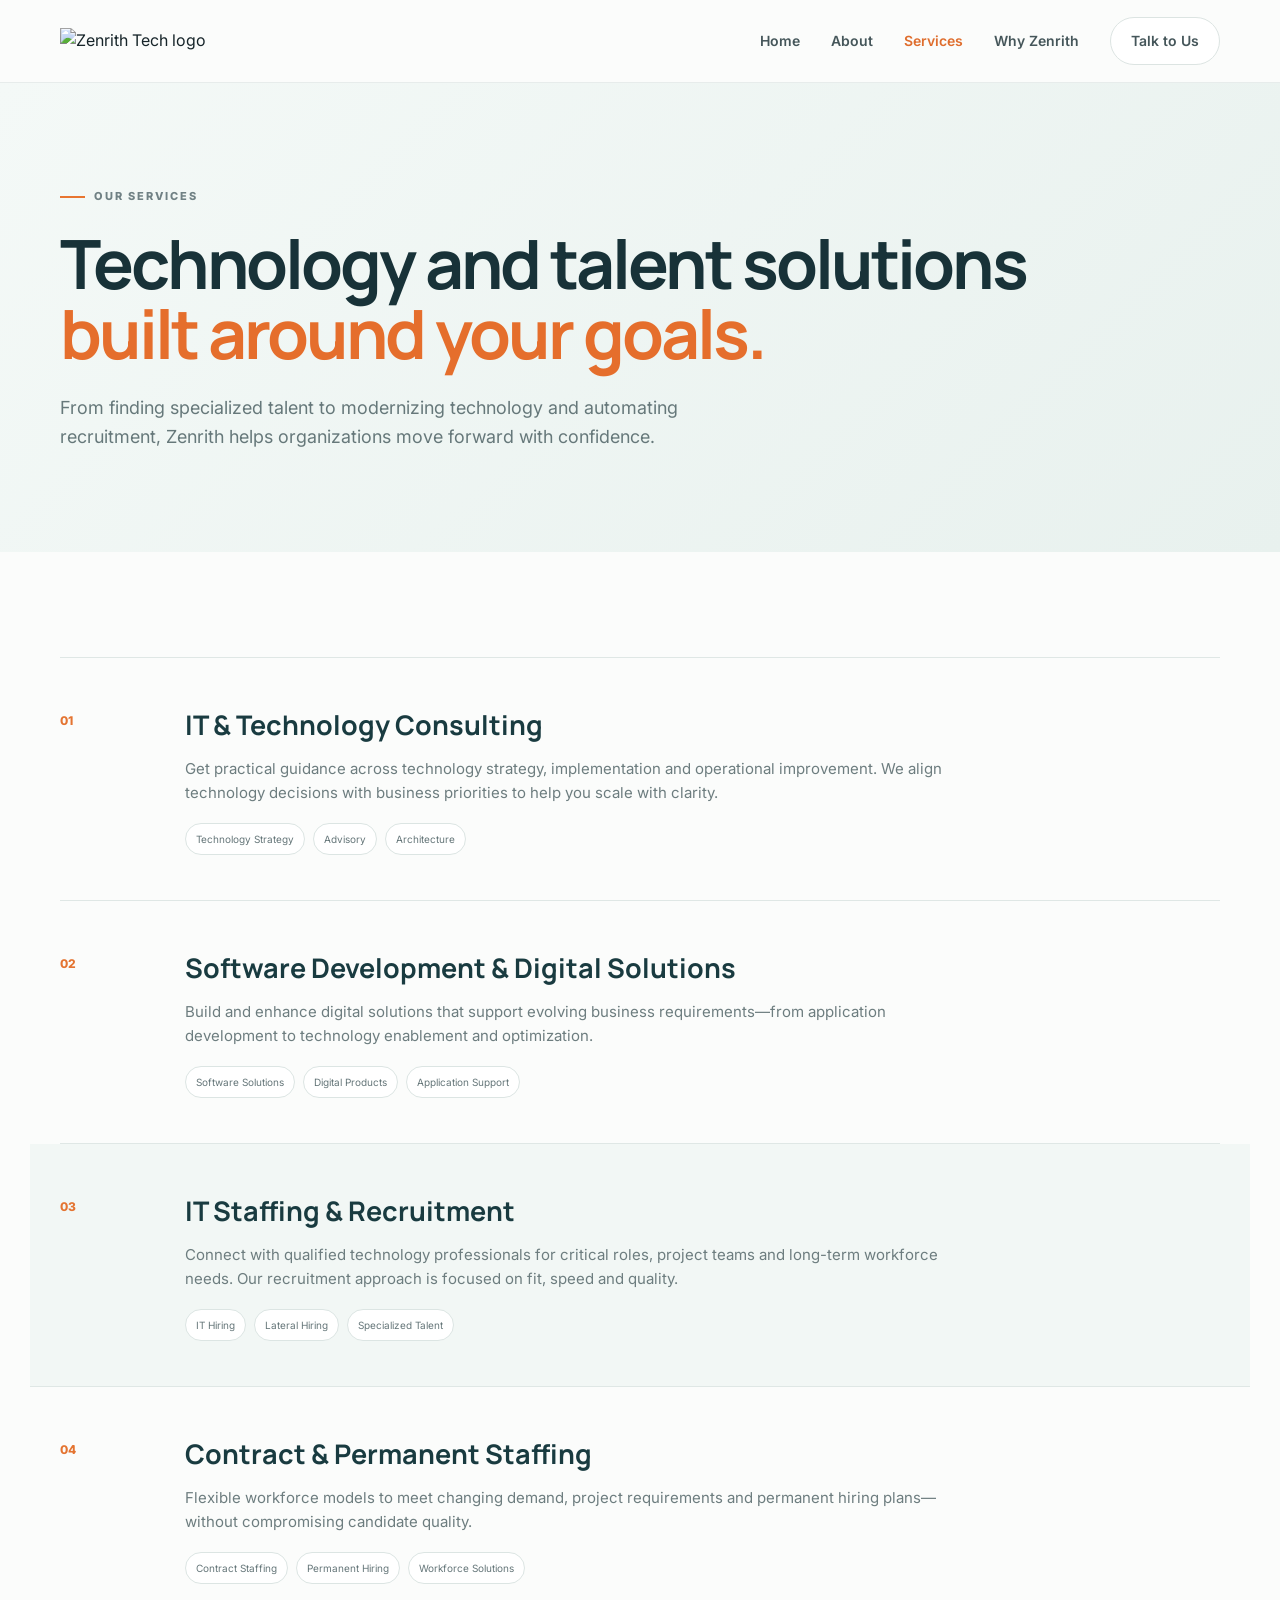
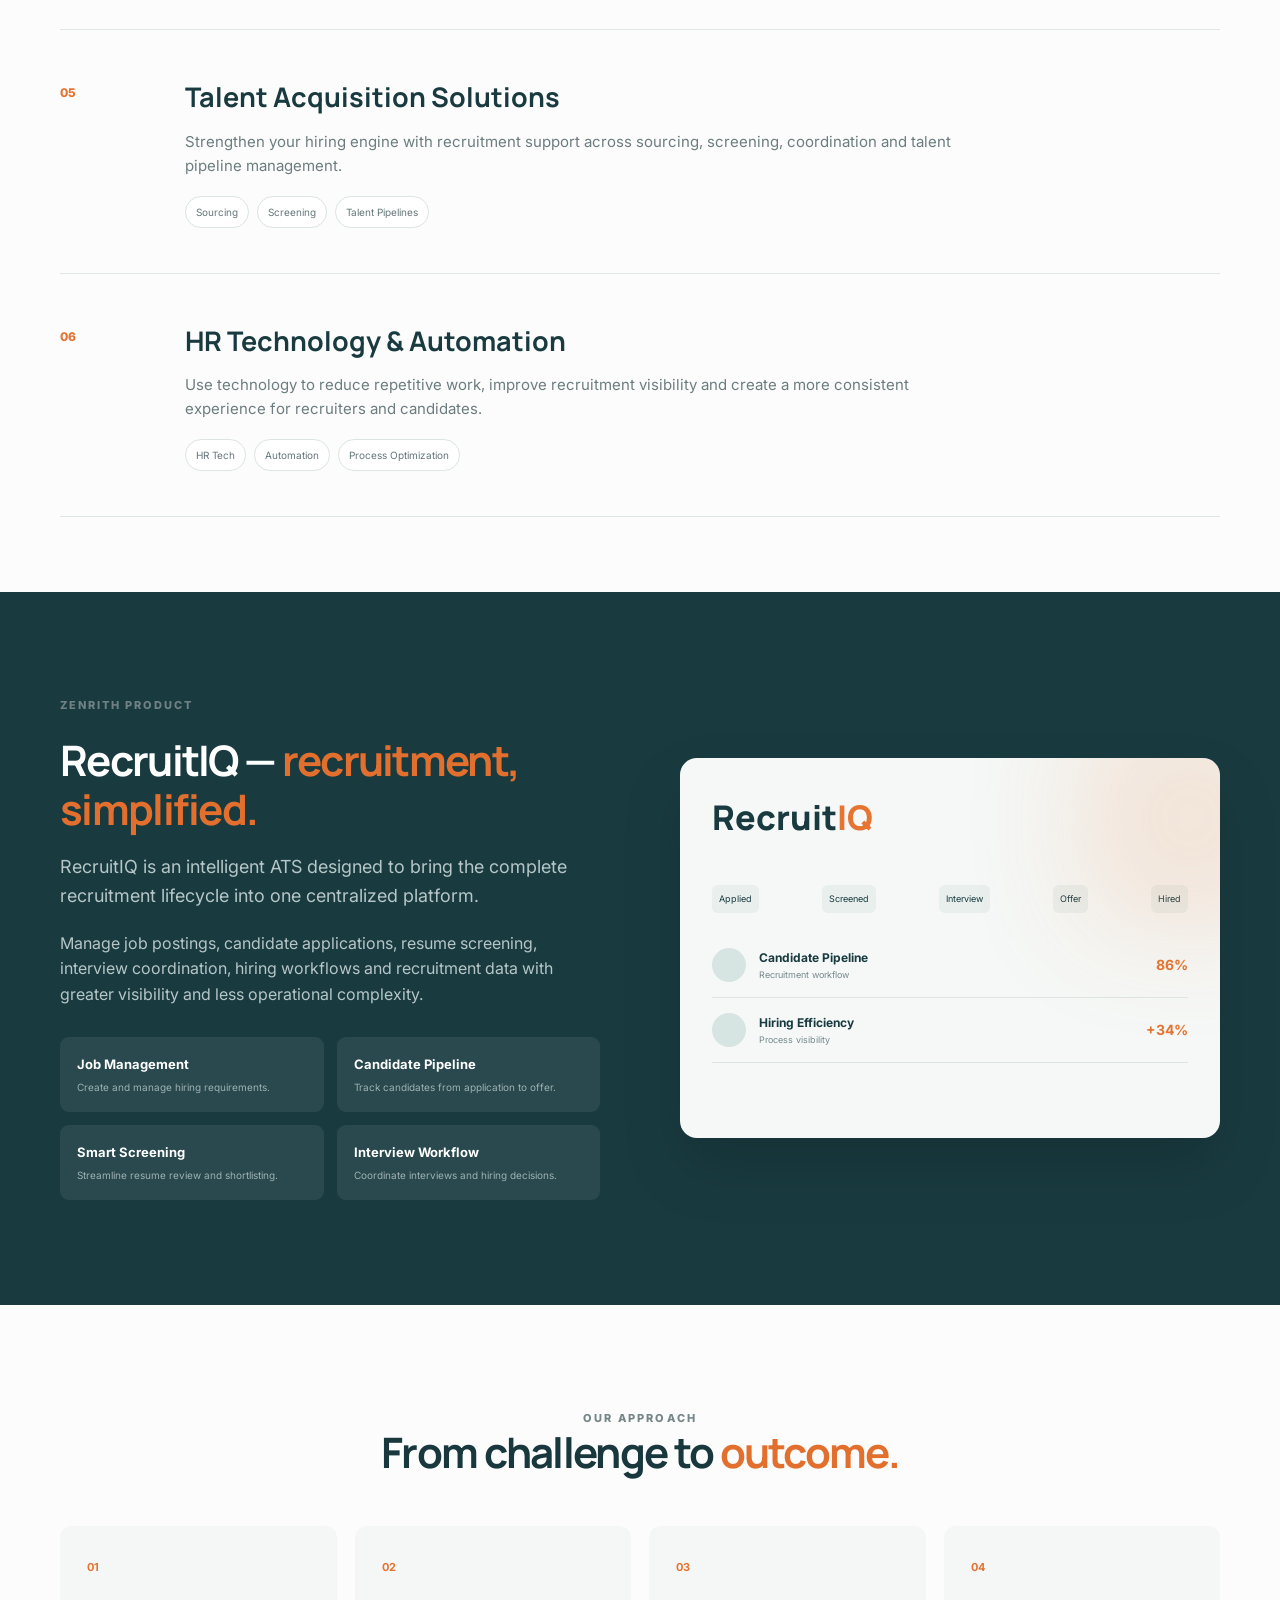
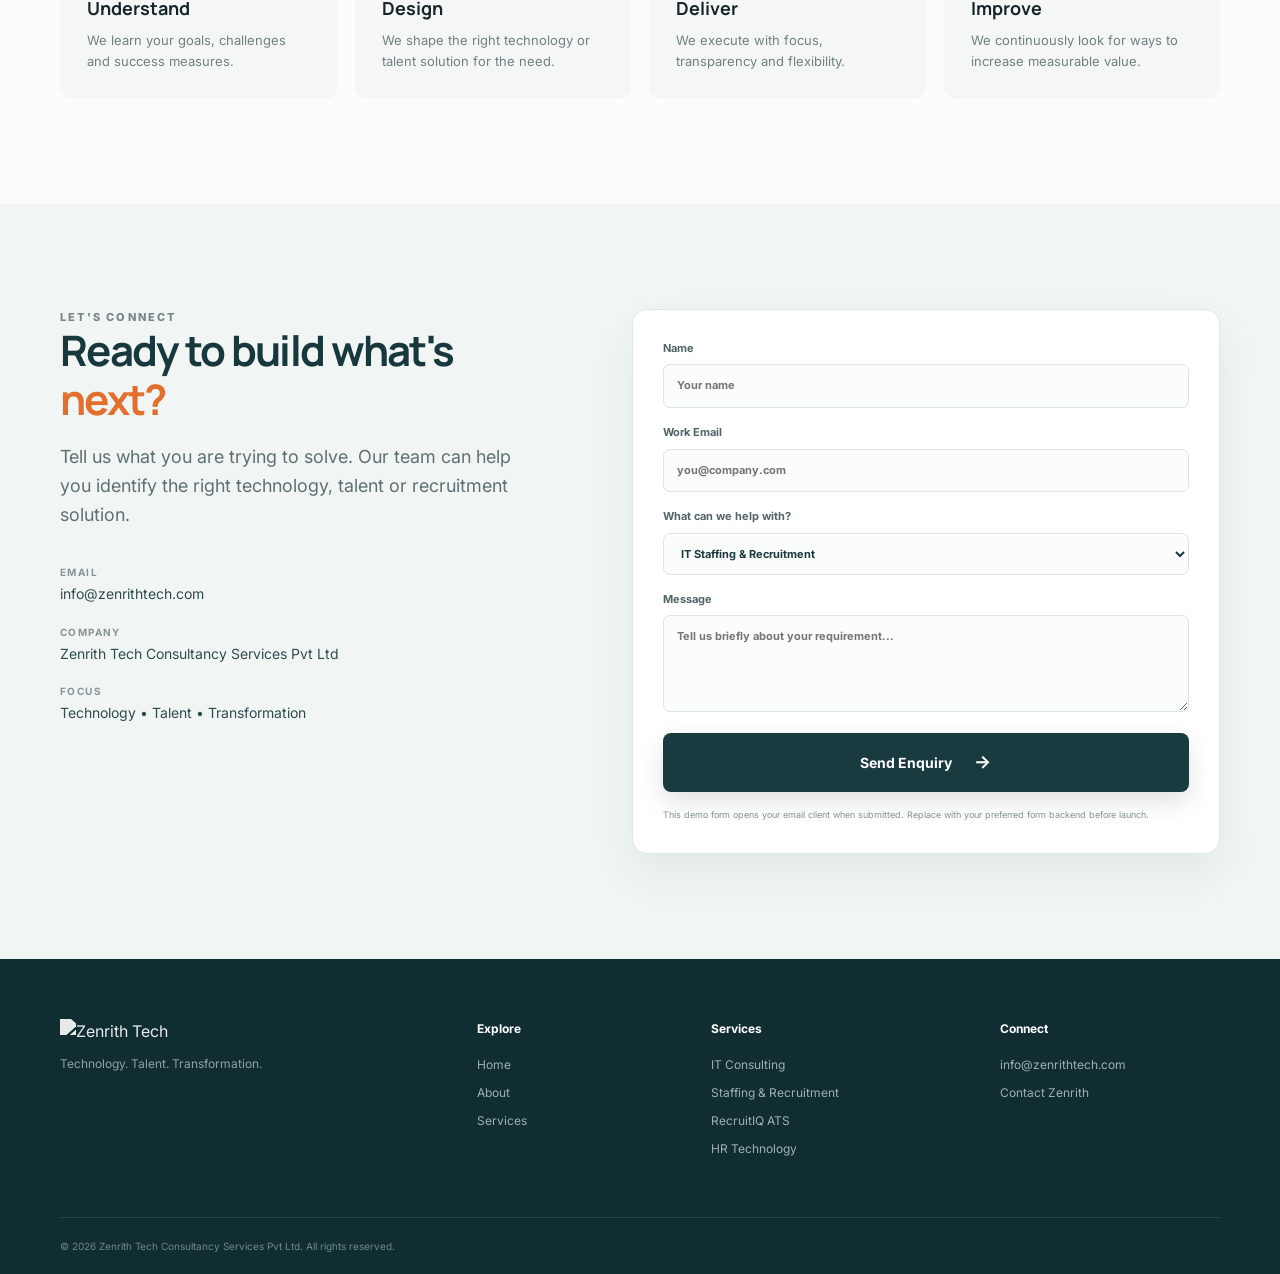
==== services.html @ 88390138 "Initial comment" ====
<!DOCTYPE html>
<html lang="en">
<head>
  <meta charset="UTF-8">
  <meta name="viewport" content="width=device-width, initial-scale=1.0">
  <meta name="description" content="Zenrith Tech services — IT consulting, staffing, recruitment, RecruitIQ ATS, HR technology and digital transformation.">
  <title>Services | Zenrith Tech</title>
  <link rel="preconnect" href="https://fonts.googleapis.com">
  <link rel="preconnect" href="https://fonts.gstatic.com" crossorigin>
  <link href="https://fonts.googleapis.com/css2?family=Inter:wght@400;500;600;700;800&family=Manrope:wght@600;700;800&display=swap" rel="stylesheet">
  <link rel="stylesheet" href="styles.css">
</head>
<body>
<header class="site-header">
  <div class="container nav-wrap">
    <a class="brand" href="index.html"><img src="assets/zenrith-logo.png" alt="Zenrith Tech logo"></a>
    <button class="menu-toggle" aria-label="Open menu">☰</button>
    <nav class="nav">
      <a href="index.html">Home</a><a href="index.html#about">About</a><a href="services.html" class="active">Services</a><a href="index.html#why-us">Why Zenrith</a><a href="#contact" class="nav-cta">Talk to Us</a>
    </nav>
  </div>
</header>

<main>
<section class="page-hero">
  <div class="container">
    <div class="eyebrow"><span></span> Our Services</div>
    <h1>Technology and talent solutions<br><em>built around your goals.</em></h1>
    <p>From finding specialized talent to modernizing technology and automating recruitment, Zenrith helps organizations move forward with confidence.</p>
  </div>
</section>

<section class="all-services section">
  <div class="container">
    <div class="service-list">
      <article class="large-service"><div class="service-number">01</div><div><h2>IT & Technology Consulting</h2><p>Get practical guidance across technology strategy, implementation and operational improvement. We align technology decisions with business priorities to help you scale with clarity.</p><div class="tags"><span>Technology Strategy</span><span>Advisory</span><span>Architecture</span></div></div></article>
      <article class="large-service"><div class="service-number">02</div><div><h2>Software Development & Digital Solutions</h2><p>Build and enhance digital solutions that support evolving business requirements—from application development to technology enablement and optimization.</p><div class="tags"><span>Software Solutions</span><span>Digital Products</span><span>Application Support</span></div></div></article>
      <article class="large-service accent-service"><div class="service-number">03</div><div><h2>IT Staffing & Recruitment</h2><p>Connect with qualified technology professionals for critical roles, project teams and long-term workforce needs. Our recruitment approach is focused on fit, speed and quality.</p><div class="tags"><span>IT Hiring</span><span>Lateral Hiring</span><span>Specialized Talent</span></div></div></article>
      <article class="large-service"><div class="service-number">04</div><div><h2>Contract & Permanent Staffing</h2><p>Flexible workforce models to meet changing demand, project requirements and permanent hiring plans—without compromising candidate quality.</p><div class="tags"><span>Contract Staffing</span><span>Permanent Hiring</span><span>Workforce Solutions</span></div></div></article>
      <article class="large-service"><div class="service-number">05</div><div><h2>Talent Acquisition Solutions</h2><p>Strengthen your hiring engine with recruitment support across sourcing, screening, coordination and talent pipeline management.</p><div class="tags"><span>Sourcing</span><span>Screening</span><span>Talent Pipelines</span></div></div></article>
      <article class="large-service"><div class="service-number">06</div><div><h2>HR Technology & Automation</h2><p>Use technology to reduce repetitive work, improve recruitment visibility and create a more consistent experience for recruiters and candidates.</p><div class="tags"><span>HR Tech</span><span>Automation</span><span>Process Optimization</span></div></div></article>
    </div>
  </div>
</section>

<section class="recruitiq-detail section" id="recruitiq">
  <div class="container recruit-detail-grid">
    <div>
      <div class="eyebrow">Zenrith Product</div>
      <h2>RecruitIQ — <span>recruitment, simplified.</span></h2>
      <p class="lead">RecruitIQ is an intelligent ATS designed to bring the complete recruitment lifecycle into one centralized platform.</p>
      <p>Manage job postings, candidate applications, resume screening, interview coordination, hiring workflows and recruitment data with greater visibility and less operational complexity.</p>
      <div class="feature-grid">
        <div><b>Job Management</b><span>Create and manage hiring requirements.</span></div>
        <div><b>Candidate Pipeline</b><span>Track candidates from application to offer.</span></div>
        <div><b>Smart Screening</b><span>Streamline resume review and shortlisting.</span></div>
        <div><b>Interview Workflow</b><span>Coordinate interviews and hiring decisions.</span></div>
      </div>
    </div>
    <div class="product-visual">
      <div class="product-logo">Recruit<span>IQ</span></div>
      <div class="pipeline"><span>Applied</span><span>Screened</span><span>Interview</span><span>Offer</span><span>Hired</span></div>
      <div class="candidate"><i></i><div><b>Candidate Pipeline</b><small>Recruitment workflow</small></div><strong>86%</strong></div>
      <div class="candidate"><i></i><div><b>Hiring Efficiency</b><small>Process visibility</small></div><strong>+34%</strong></div>
      <div class="product-glow"></div>
    </div>
  </div>
</section>

<section class="process section">
  <div class="container">
    <div class="center-heading"><div class="section-label">Our Approach</div><h2>From challenge to <span>outcome.</span></h2></div>
    <div class="process-grid">
      <div><b>01</b><h3>Understand</h3><p>We learn your goals, challenges and success measures.</p></div>
      <div><b>02</b><h3>Design</h3><p>We shape the right technology or talent solution for the need.</p></div>
      <div><b>03</b><h3>Deliver</h3><p>We execute with focus, transparency and flexibility.</p></div>
      <div><b>04</b><h3>Improve</h3><p>We continuously look for ways to increase measurable value.</p></div>
    </div>
  </div>
</section>

<section class="contact section" id="contact">
  <div class="container contact-grid">
    <div>
      <div class="section-label">Let's Connect</div>
      <h2>Ready to build what's <span>next?</span></h2>
      <p class="lead">Tell us what you are trying to solve. Our team can help you identify the right technology, talent or recruitment solution.</p>
      <div class="contact-details">
        <div><b>Email</b><a href="mailto:info@zenrithtech.com">info@zenrithtech.com</a></div>
        <div><b>Company</b><span>Zenrith Tech Consultancy Services Pvt Ltd</span></div>
        <div><b>Focus</b><span>Technology • Talent • Transformation</span></div>
      </div>
    </div>
    <form class="contact-form" onsubmit="return submitForm(event)">
      <label>Name<input type="text" name="name" placeholder="Your name" required></label>
      <label>Work Email<input type="email" name="email" placeholder="you@company.com" required></label>
      <label>What can we help with?<select name="service"><option>IT Staffing & Recruitment</option><option>Contract / Permanent Staffing</option><option>IT & Technology Consulting</option><option>RecruitIQ ATS</option><option>Digital Transformation</option><option>Other</option></select></label>
      <label>Message<textarea name="message" rows="4" placeholder="Tell us briefly about your requirement..." required></textarea></label>
      <button class="btn btn-primary" type="submit">Send Enquiry <span>→</span></button>
      <small id="form-note">This demo form opens your email client when submitted. Replace with your preferred form backend before launch.</small>
    </form>
  </div>
</section>
</main>

<footer class="footer">
  <div class="container footer-grid">
    <div><img src="assets/zenrith-logo.png" alt="Zenrith Tech" class="footer-logo"><p>Technology. Talent. Transformation.</p></div>
    <div><h4>Explore</h4><a href="index.html">Home</a><a href="index.html#about">About</a><a href="services.html">Services</a></div>
    <div><h4>Services</h4><span>IT Consulting</span><span>Staffing & Recruitment</span><span>RecruitIQ ATS</span><span>HR Technology</span></div>
    <div><h4>Connect</h4><a href="mailto:info@zenrithtech.com">info@zenrithtech.com</a><a href="#contact">Contact Zenrith</a></div>
  </div>
  <div class="container copyright">© 2026 Zenrith Tech Consultancy Services Pvt Ltd. All rights reserved.</div>
</footer>
<script src="script.js"></script>
</body>
</html>
---- styles.css ----
*{box-sizing:border-box;margin:0;padding:0}html{scroll-behavior:smooth}body{font-family:Inter,Arial,sans-serif;color:#17252a;background:#fbfcfb;line-height:1.6}a{text-decoration:none;color:inherit}button,input,textarea,select{font:inherit}.container{width:min(1160px,calc(100% - 48px));margin:auto}.site-header{position:sticky;top:0;z-index:50;background:rgba(251,252,251,.92);backdrop-filter:blur(16px);border-bottom:1px solid #e7eceb}.nav-wrap{height:82px;display:flex;align-items:center;justify-content:space-between}.brand img{width:185px;height:auto;display:block}.nav{display:flex;align-items:center;gap:31px;font-size:14px;font-weight:600;color:#45565a}.nav a{transition:.2s}.nav a:hover,.nav a.active{color:#df6d2d}.nav-cta{padding:12px 20px;border:1px solid #dce4e2;border-radius:99px;background:white}.menu-toggle{display:none;background:none;border:0;font-size:25px}.hero{position:relative;overflow:hidden;padding:92px 0 80px;background:linear-gradient(135deg,#f8fbfa 0%,#eef5f2 100%)}.hero-glow{position:absolute;width:600px;height:600px;border-radius:50%;background:radial-gradient(circle,#dbece7 0,transparent 68%);right:-180px;top:-180px}.hero-grid{display:grid;grid-template-columns:1.02fr .98fr;align-items:center;gap:50px;min-height:560px}.eyebrow{display:flex;align-items:center;gap:9px;text-transform:uppercase;letter-spacing:2px;font-size:11px;font-weight:800;color:#708184;margin-bottom:22px}.eyebrow span{width:25px;height:2px;background:#e87530}.hero h1,.page-hero h1{font-family:Manrope,sans-serif;font-size:clamp(46px,6vw,75px);line-height:1.04;letter-spacing:-3px;color:#183238}.hero h1 em,.page-hero h1 em{font-style:normal;color:#e56e2c}.hero-copy>p{font-size:18px;max-width:620px;color:#607174;margin:25px 0 34px}.hero-actions{display:flex;gap:13px;flex-wrap:wrap}.btn{display:inline-flex;align-items:center;justify-content:center;gap:22px;border-radius:8px;padding:14px 22px;font-weight:700;font-size:14px;border:1px solid transparent;transition:.25s;cursor:pointer}.btn span{font-size:18px}.btn-primary{background:#193b40;color:#fff;box-shadow:0 10px 25px rgba(25,59,64,.14)}.btn-primary:hover{transform:translateY(-2px);background:#102e32}.btn-ghost{background:white;border-color:#dbe4e2;color:#294448}.btn-light{background:#fff;color:#193b40}.trust-row{display:flex;gap:34px;margin-top:55px;padding-top:22px;border-top:1px solid #dbe5e2}.trust-row div{display:flex;flex-direction:column}.trust-row strong{font-size:12px}.trust-row span{font-size:11px;color:#7b898b}.hero-art{height:530px;position:relative}.orb{position:absolute;width:380px;height:380px;border-radius:50%;left:80px;top:65px;background:radial-gradient(circle at 35% 30%,#f8a05e,#e77430 45%,#1b5556 46%,#173d41 70%,transparent 71%);filter:blur(.2px);opacity:.96;box-shadow:0 35px 100px rgba(26,67,69,.22)}.ring{position:absolute;width:430px;height:210px;border:1px solid rgba(226,111,46,.4);border-radius:50%;transform:rotate(-25deg);left:45px;top:145px}.ring-two{width:490px;height:240px;border-color:rgba(29,75,78,.18);left:5px;top:120px}.art-card{position:absolute;background:rgba(255,255,255,.92);backdrop-filter:blur(10px);padding:14px 17px;border:1px solid rgba(218,227,225,.9);border-radius:12px;box-shadow:0 15px 35px rgba(27,61,65,.1);display:flex;flex-direction:column;z-index:3}.art-card span{font-size:10px;color:#e57431;font-weight:800}.art-card b{font-size:13px;margin-top:2px}.art-card small{font-size:10px;color:#718083}.card-one{left:20px;top:95px}.card-two{right:0;top:225px}.card-three{left:80px;bottom:45px}.spark{position:absolute;right:70px;bottom:85px;color:#ef8b4c;font-size:45px}.section{padding:105px 0}.two-col{display:grid;grid-template-columns:.4fr 1fr;gap:80px}.section-label{text-transform:uppercase;letter-spacing:2.2px;font-size:11px;font-weight:800;color:#778689}.two-col h2,.section-heading h2,.center-heading h2,.recruit-copy h2,.recruit-detail-grid h2,.contact h2{font-family:Manrope,sans-serif;font-size:42px;line-height:1.15;letter-spacing:-1.7px;color:#19383d}.two-col h2 span,.section-heading h2 span,.center-heading h2 span,.recruit-copy h2 span,.recruit-detail-grid h2 span,.contact h2 span{color:#e36f2e}.lead{font-size:18px;color:#5e7073;margin:20px 0}.two-col p:not(.lead){font-size:15px;color:#718083;max-width:780px}.services-preview{background:#f1f6f4}.section-heading{display:flex;align-items:end;justify-content:space-between;gap:30px;margin-bottom:40px}.text-link{font-weight:700;font-size:13px;color:#df6d2d}.service-grid{display:grid;grid-template-columns:repeat(4,1fr);gap:16px}.service-card{background:#fff;padding:28px 25px;min-height:245px;border:1px solid #e0e8e6;border-radius:13px;transition:.25s}.service-card:hover{transform:translateY(-5px);box-shadow:0 20px 35px rgba(27,61,65,.08)}.service-card.featured{background:#193b40;color:#fff}.service-card.featured p{color:#b9c8c8}.icon{font-size:28px;color:#e87530;margin-bottom:35px}.service-card h3{font-family:Manrope,sans-serif;font-size:17px;margin-bottom:12px}.service-card p{font-size:13px;color:#718083}.recruit-grid{display:grid;grid-template-columns:1fr 1fr;gap:90px;align-items:center}.recruit-copy .check-list{list-style:none;margin:28px 0 32px;display:grid;gap:13px}.check-list li{font-size:14px;color:#516467;padding-left:27px;position:relative}.check-list li:before{content:"✓";position:absolute;left:0;color:#e5732f;font-weight:800}.dashboard{background:#173b40;border-radius:18px;padding:25px;color:#fff;box-shadow:0 35px 70px rgba(24,59,64,.2);position:relative;overflow:hidden}.dash-top{display:flex;justify-content:space-between;font-size:12px;position:relative;z-index:2}.dash-top span{color:#94aaab}.dash-metrics{display:grid;grid-template-columns:repeat(3,1fr);gap:10px;margin:30px 0 20px;position:relative;z-index:2}.dash-metrics div{background:rgba(255,255,255,.08);padding:14px;border-radius:9px}.dash-metrics small{display:block;color:#9eb0b1;font-size:9px}.dash-metrics strong{font-size:23px}.dash-bars{height:150px;display:flex;align-items:end;gap:13px;padding:0 12px;border-bottom:1px solid rgba(255,255,255,.12);position:relative;z-index:2}.dash-bars i{display:block;flex:1;border-radius:5px 5px 0 0;background:linear-gradient(#e98242,#b8d3cd)}.dash-foot{display:flex;justify-content:space-between;padding-top:14px;color:#91a5a6;font-size:11px;position:relative;z-index:2}.dash-foot b{color:#ef985d}.dashboard:after{content:"";position:absolute;width:260px;height:260px;border-radius:50%;background:#e97532;opacity:.18;filter:blur(50px);right:-80px;bottom:-100px}.why{background:#fff}.center-heading{text-align:center;max-width:680px;margin:0 auto 50px}.center-heading p{color:#718083;margin-top:15px;font-size:15px}.why-grid{display:grid;grid-template-columns:repeat(4,1fr);gap:15px}.why-card{padding:27px;border-top:2px solid #dce5e3;background:#f8faf9}.why-card b{font-size:11px;color:#e67430}.why-card h3{font-family:Manrope,sans-serif;margin:18px 0 9px;font-size:18px}.why-card p{font-size:13px;color:#718083}.cta-band{background:#193b40;color:#fff;padding:55px 0}.cta-inner{display:flex;align-items:center;justify-content:space-between;gap:30px}.cta-band .section-label{color:#9db0b1}.cta-band h2{font-family:Manrope,sans-serif;font-size:32px;margin-top:7px}.page-hero{padding:105px 0 100px;background:linear-gradient(135deg,#f4f9f7,#e8f1ee)}.page-hero h1{font-size:clamp(44px,5.7vw,68px)}.page-hero p{font-size:18px;color:#66787a;max-width:680px;margin-top:25px}.all-services{padding-bottom:75px}.service-list{border-top:1px solid #dfe7e5}.large-service{display:grid;grid-template-columns:90px 1fr;gap:35px;padding:45px 0;border-bottom:1px solid #dfe7e5}.service-number{font-size:12px;font-weight:800;color:#e47431;padding-top:8px}.large-service h2{font-family:Manrope,sans-serif;font-size:27px;color:#193b40;margin-bottom:11px}.large-service p{max-width:780px;color:#6d7d7f;font-size:15px}.tags{display:flex;gap:8px;flex-wrap:wrap;margin-top:18px}.tags span{font-size:10px;padding:7px 10px;border:1px solid #dce5e3;border-radius:99px;color:#657679;background:#fff}.accent-service{background:#f2f7f5;margin:0 -30px;padding-left:30px;padding-right:30px}.recruitiq-detail{background:#193b40;color:#fff}.recruitiq-detail .section-label{color:#a9bcbd}.recruit-detail-grid{display:grid;grid-template-columns:1fr 1fr;gap:80px;align-items:center}.recruit-detail-grid h2{color:#fff}.recruit-detail-grid .lead,.recruit-detail-grid p{color:#b6c6c7}.feature-grid{display:grid;grid-template-columns:1fr 1fr;gap:13px;margin-top:30px}.feature-grid div{padding:17px;background:rgba(255,255,255,.07);border-radius:9px}.feature-grid b,.feature-grid span{display:block}.feature-grid b{font-size:13px}.feature-grid span{font-size:10px;color:#9eb1b2;margin-top:4px}.product-visual{background:#f5f8f7;color:#193b40;border-radius:17px;padding:32px;min-height:380px;position:relative;overflow:hidden;box-shadow:0 30px 60px rgba(0,0,0,.15)}.product-logo{font-family:Manrope;font-size:34px;font-weight:800}.product-logo span{color:#e57531}.pipeline{display:flex;justify-content:space-between;margin:40px 0 20px;gap:6px}.pipeline span{font-size:9px;background:#e8efed;padding:7px;border-radius:6px}.candidate{display:flex;align-items:center;gap:13px;padding:15px 0;border-bottom:1px solid #dce5e2;position:relative;z-index:2}.candidate i{width:34px;height:34px;border-radius:50%;background:#d6e5e1;display:block}.candidate div{flex:1}.candidate b,.candidate small{display:block}.candidate b{font-size:12px}.candidate small{font-size:9px;color:#78898b}.candidate strong{font-size:14px;color:#e47430}.product-glow{position:absolute;width:220px;height:220px;background:#e77a36;opacity:.16;filter:blur(60px);right:-80px;top:-50px}.process-grid{display:grid;grid-template-columns:repeat(4,1fr);gap:18px}.process-grid div{padding:27px;background:#f4f7f6;border-radius:12px}.process-grid b{color:#e47430;font-size:11px}.process-grid h3{font-family:Manrope;font-size:18px;margin:16px 0 7px}.process-grid p{font-size:13px;color:#718083}.contact{background:#f1f6f4}.contact-grid{display:grid;grid-template-columns:.9fr 1.1fr;gap:90px}.contact-details{display:grid;gap:18px;margin-top:35px}.contact-details div{display:flex;flex-direction:column}.contact-details b{font-size:10px;text-transform:uppercase;letter-spacing:1.4px;color:#879497}.contact-details span,.contact-details a{font-size:14px;color:#304b4f;margin-top:3px}.contact-form{background:#fff;padding:30px;border-radius:15px;border:1px solid #dfe8e5;box-shadow:0 20px 45px rgba(27,61,65,.07);display:grid;gap:16px}.contact-form label{font-size:11px;font-weight:700;color:#516568}.contact-form input,.contact-form textarea,.contact-form select{width:100%;border:1px solid #dce5e3;border-radius:7px;padding:12px 13px;margin-top:7px;outline:none;color:#1b383c;background:#fbfcfc}.contact-form input:focus,.contact-form textarea:focus,.contact-form select:focus{border-color:#e57a3b}.contact-form small{font-size:9px;color:#849295}.footer{background:#102e32;color:#c4d0d0;padding:60px 0 20px}.footer-grid{display:grid;grid-template-columns:2fr 1fr 1.3fr 1.2fr;gap:50px;padding-bottom:50px}.footer-logo{width:170px;filter:brightness(0) invert(1);opacity:.9}.footer p{font-size:12px;margin-top:10px;color:#8ea1a3}.footer h4{color:#fff;font-size:12px;margin-bottom:17px}.footer a,.footer span{display:block;font-size:12px;color:#9db0b1;margin-bottom:9px}.footer a:hover{color:#ef8750}.copyright{border-top:1px solid rgba(255,255,255,.1);padding-top:20px;color:#71878a;font-size:10px}.reveal{animation:rise .7s ease both}@keyframes rise{from{opacity:0;transform:translateY(16px)}to{opacity:1;transform:none}}@media(max-width:900px){.nav{gap:15px}.service-grid,.why-grid{grid-template-columns:1fr 1fr}.hero-grid,.recruit-grid,.recruit-detail-grid,.contact-grid{grid-template-columns:1fr;gap:50px}.hero-art{height:420px}.two-col{grid-template-columns:1fr;gap:20px}.footer-grid{grid-template-columns:1fr 1fr}.contact-grid{gap:40px}}@media(max-width:700px){.container{width:min(100% - 30px,1160px)}.nav{display:none;position:absolute;top:82px;left:0;right:0;background:#fff;padding:20px;flex-direction:column;align-items:stretch;border-bottom:1px solid #e5ecea}.nav.open{display:flex}.menu-toggle{display:block}.brand img{width:155px}.hero{padding:60px 0}.hero-grid{min-height:auto}.hero h1,.page-hero h1{font-size:43px;letter-spacing:-2px}.hero-art{transform:scale(.78);transform-origin:top left;width:128%;height:340px;margin-bottom:-55px}.trust-row{gap:15px;flex-wrap:wrap}.service-grid,.why-grid,.process-grid,.feature-grid{grid-template-columns:1fr}.section{padding:75px 0}.section-heading,.cta-inner{align-items:flex-start;flex-direction:column}.two-col h2,.section-heading h2,.center-heading h2,.recruit-copy h2,.recruit-detail-grid h2,.contact h2{font-size:34px}.large-service{grid-template-columns:50px 1fr;gap:15px}.accent-service{margin:0 -15px;padding-left:15px;padding-right:15px}.footer-grid{grid-template-columns:1fr 1fr;gap:35px}.page-hero{padding:75px 0}.contact-form{padding:20px}}
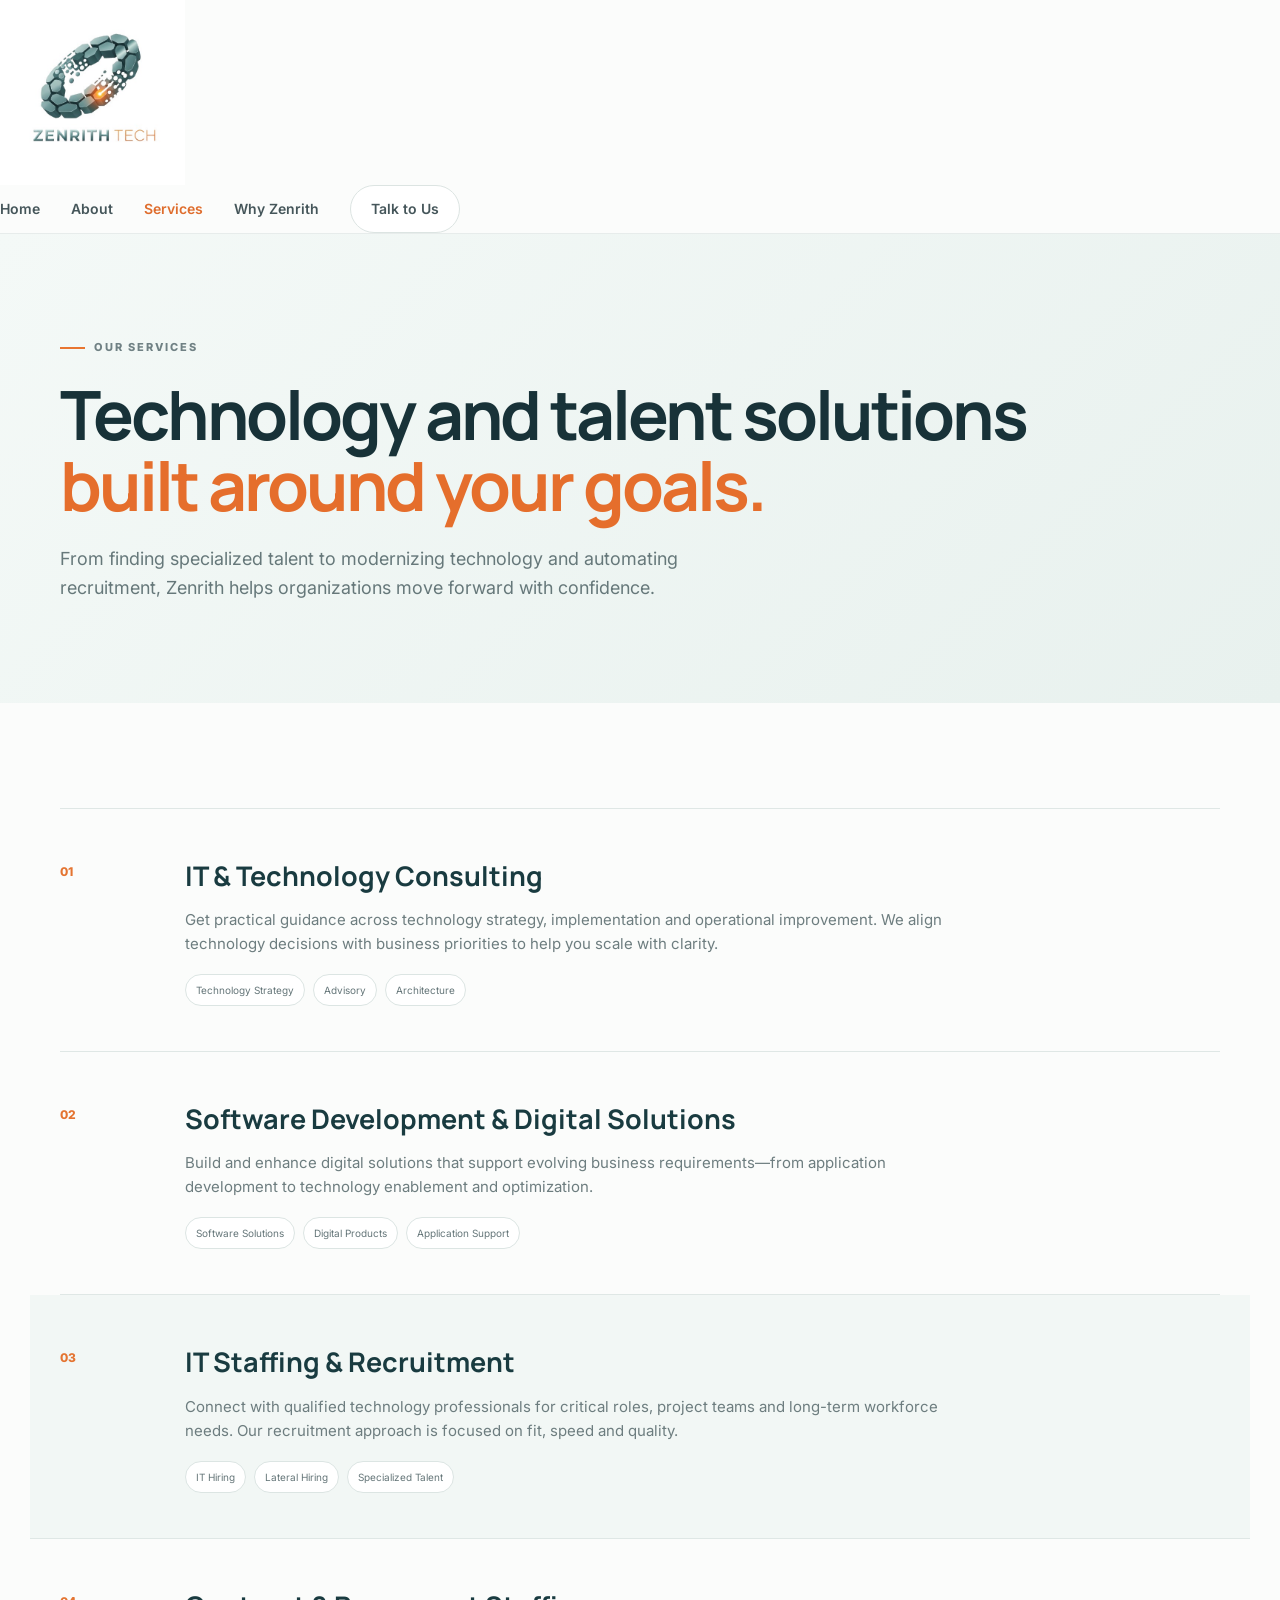
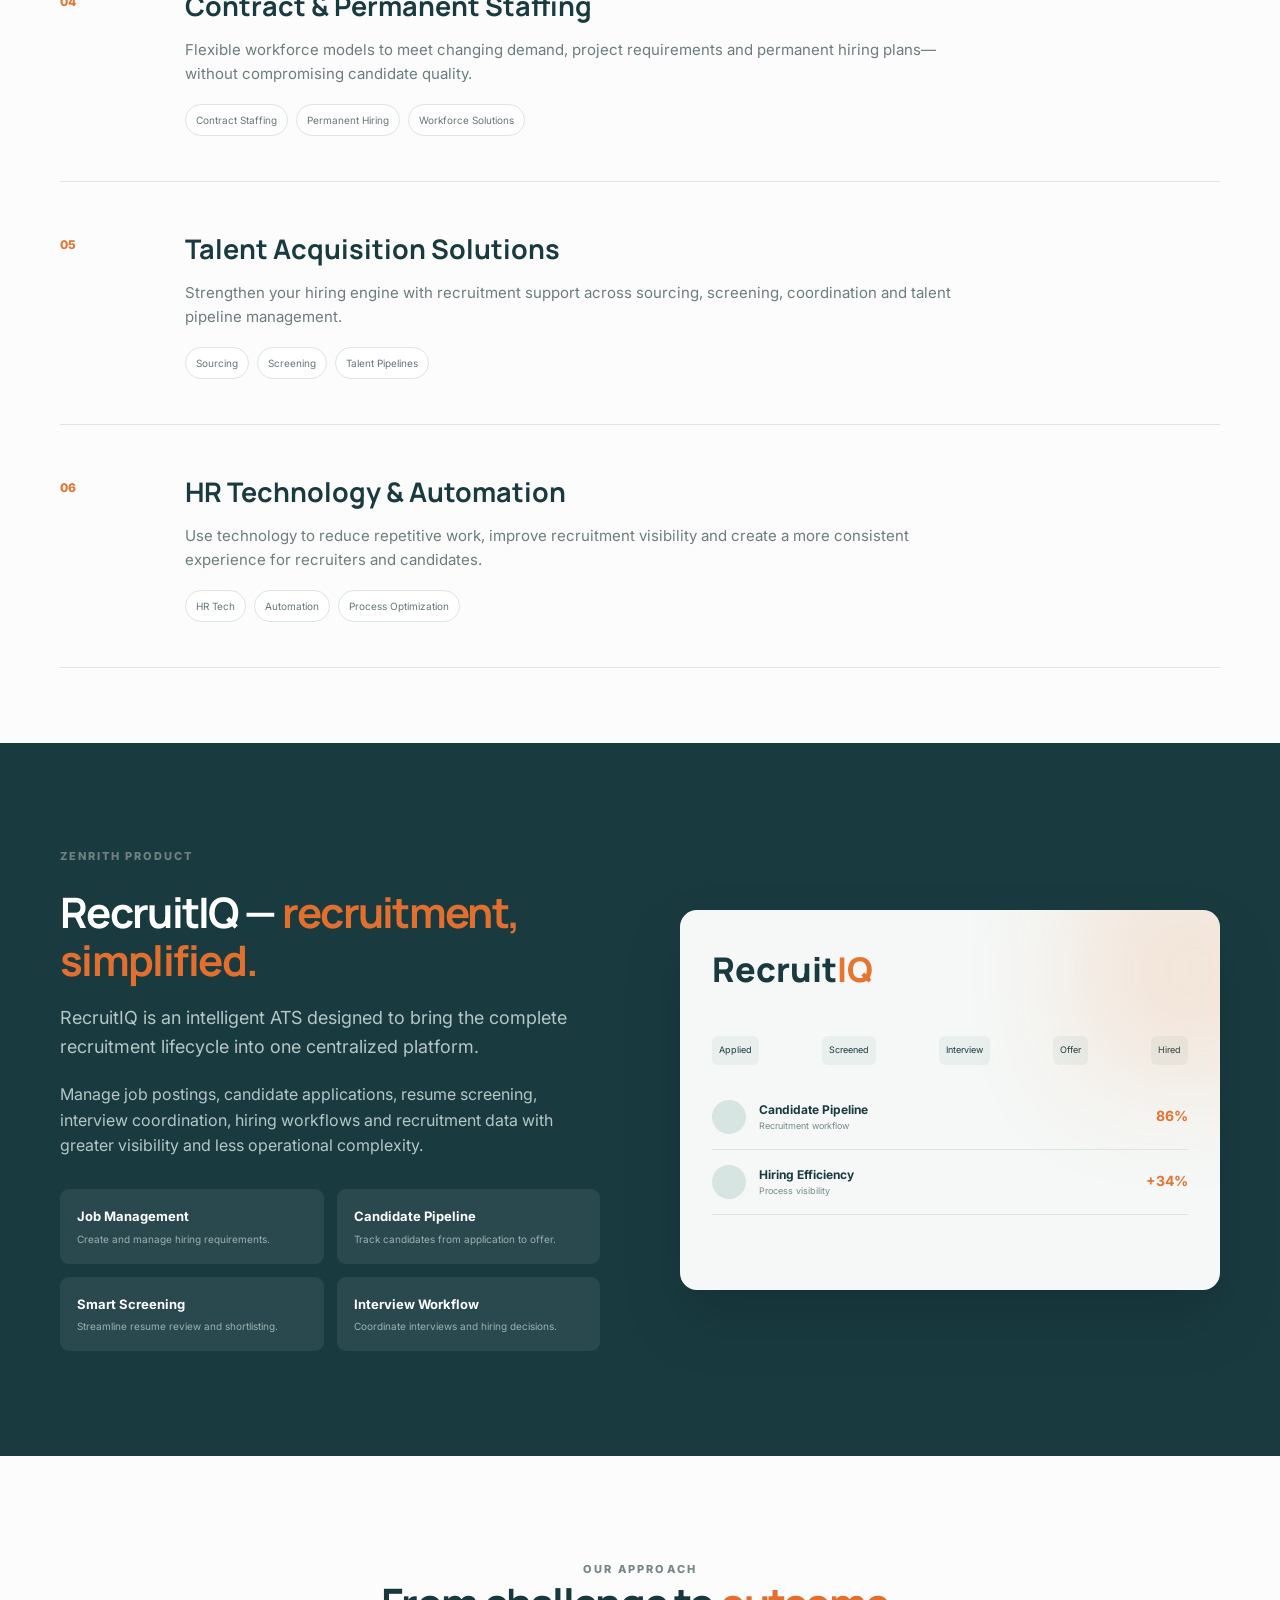
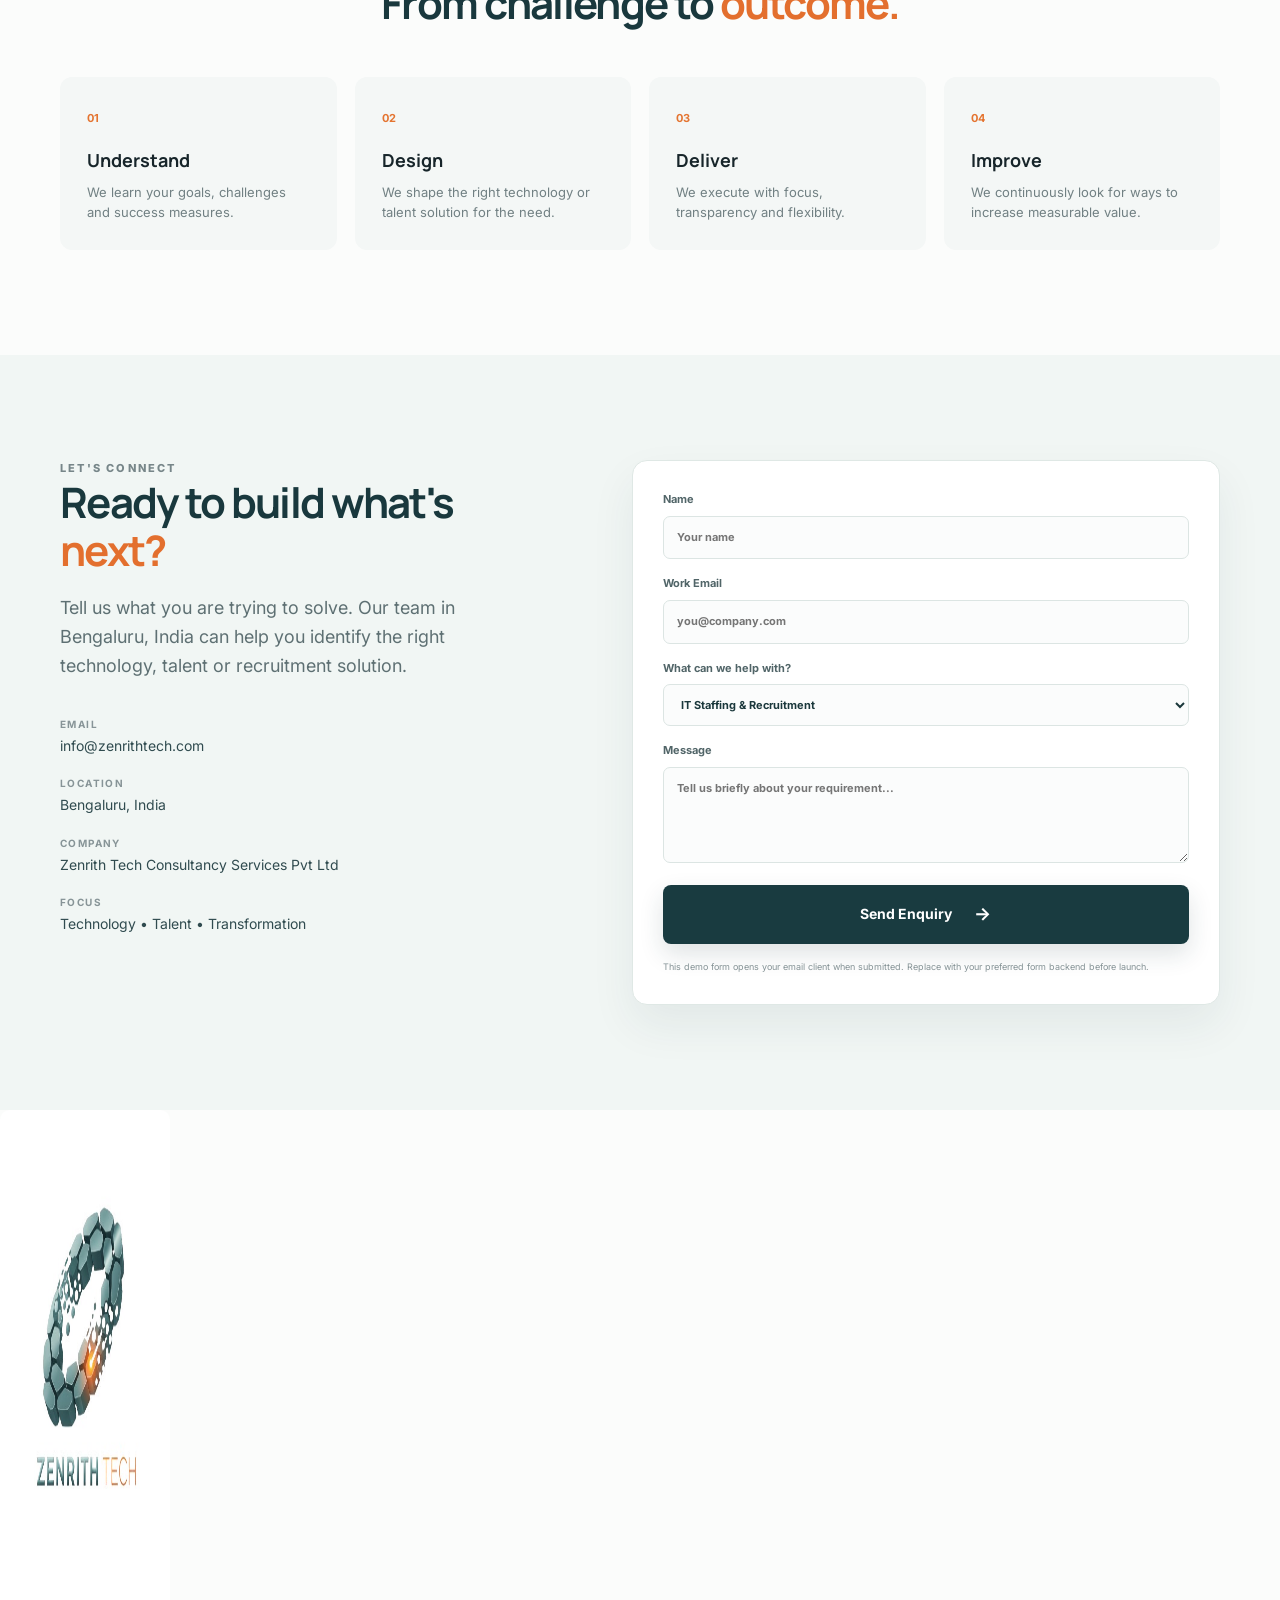
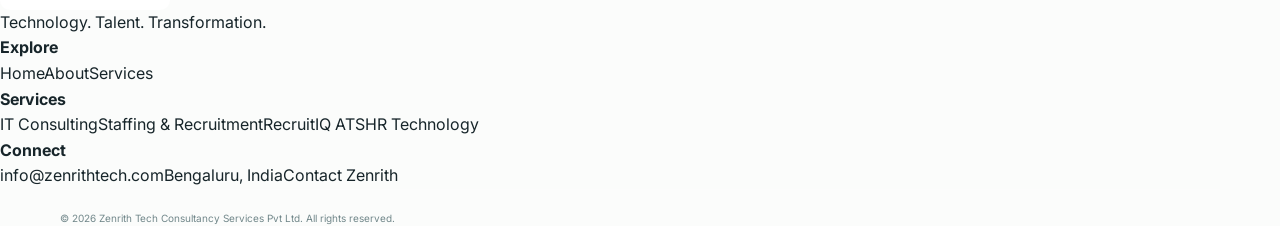
==== commit 073fe185: "SEO: metadata, structured data, sitemap, Netlify config, Bengaluru local signals" ====
--- a/services.html
+++ b/services.html
@@ -3,17 +3,87 @@
 <head>
   <meta charset="UTF-8">
   <meta name="viewport" content="width=device-width, initial-scale=1.0">
-  <meta name="description" content="Zenrith Tech services — IT consulting, staffing, recruitment, RecruitIQ ATS, HR technology and digital transformation.">
-  <title>Services | Zenrith Tech</title>
+  <title>IT Consulting, Staffing & RecruitIQ ATS | Zenrith Tech Services</title>
+  <meta name="description" content="Zenrith Tech in Bengaluru, India — IT consulting, software development, IT staffing & recruitment, contract staffing, talent acquisition, HR tech and RecruitIQ ATS.">
+  <meta name="author" content="Zenrith Tech Consultancy Services Pvt Ltd">
+  <meta name="robots" content="index, follow, max-image-preview:large, max-snippet:-1">
+  <meta name="theme-color" content="#17252a">
+  <link rel="canonical" href="https://zenrithtech.com/services.html">
+  <meta property="og:type" content="website">
+  <meta property="og:site_name" content="Zenrith Tech">
+  <meta property="og:title" content="Services — IT Consulting, Staffing & RecruitIQ ATS | Zenrith Tech">
+  <meta property="og:locale" content="en_IN">
+  <meta property="og:description" content="Bengaluru-based technology and talent solutions: consulting, staffing, HR tech and RecruitIQ recruitment automation.">
+  <meta name="geo.region" content="IN-KA">
+  <meta name="geo.placename" content="Bengaluru, India">
+  <meta property="og:image:width" content="500">
+  <meta property="og:image:height" content="500">
+  <meta property="og:image:alt" content="Zenrith Tech logo">
+  <meta name="twitter:card" content="summary_large_image">
+  <meta name="twitter:title" content="Services — IT Consulting, Staffing & RecruitIQ ATS | Zenrith Tech">
+  <meta name="twitter:description" content="IT consulting, staffing & recruitment, HR tech and RecruitIQ ATS — built around your goals.">
+  <meta name="twitter:image" content="https://zenrithtech.com/assets/zenrith-logo.png">
+  <meta name="twitter:image:alt" content="Zenrith Tech logo">
+  <link rel="icon" type="image/png" sizes="500x500" href="/assets/zenrith-logo.png">
+  <link rel="apple-touch-icon" href="/assets/zenrith-logo.png">
+  <link rel="manifest" href="/site.webmanifest">
   <link rel="preconnect" href="https://fonts.googleapis.com">
   <link rel="preconnect" href="https://fonts.gstatic.com" crossorigin>
   <link href="https://fonts.googleapis.com/css2?family=Inter:wght@400;500;600;700;800&family=Manrope:wght@600;700;800&display=swap" rel="stylesheet">
   <link rel="stylesheet" href="styles.css">
-</head>
+  <script type="application/ld+json">
+  {
+    "@context": "https://schema.org",
+    "@graph": [
+      {
+        "@type": "Organization",
+        "@id": "https://zenrithtech.com/#org",
+        "name": "Zenrith Tech Consultancy Services Pvt Ltd",
+        "url": "https://zenrithtech.com/",
+        "logo": "https://zenrithtech.com/assets/zenrith-logo.png",
+        "email": "info@zenrithtech.com",
+        "address": {
+          "@type": "PostalAddress",
+          "addressLocality": "Bengaluru",
+          "addressRegion": "Karnataka",
+          "addressCountry": "IN"
+        },
+        "areaServed": ["Bengaluru", "India", "Worldwide"]
+      },
+      {
+        "@type": "BreadcrumbList",
+        "itemListElement": [
+          { "@type": "ListItem", "position": 1, "name": "Home", "item": "https://zenrithtech.com/" },
+          { "@type": "ListItem", "position": 2, "name": "Services", "item": "https://zenrithtech.com/services.html" }
+        ]
+      },
+      {
+        "@type": "ItemList",
+        "name": "Zenrith Tech services",
+        "itemListElement": [
+          { "@type": "Service", "position": 1, "name": "IT & Technology Consulting", "provider": { "@id": "https://zenrithtech.com/#org" }, "url": "https://zenrithtech.com/services.html" },
+          { "@type": "Service", "position": 2, "name": "Software Development & Digital Solutions", "provider": { "@id": "https://zenrithtech.com/#org" }, "url": "https://zenrithtech.com/services.html" },
+          { "@type": "Service", "position": 3, "name": "IT Staffing & Recruitment", "provider": { "@id": "https://zenrithtech.com/#org" }, "url": "https://zenrithtech.com/services.html" },
+          { "@type": "Service", "position": 4, "name": "Contract & Permanent Staffing", "provider": { "@id": "https://zenrithtech.com/#org" }, "url": "https://zenrithtech.com/services.html" },
+          { "@type": "Service", "position": 5, "name": "Talent Acquisition Solutions", "provider": { "@id": "https://zenrithtech.com/#org" }, "url": "https://zenrithtech.com/services.html" },
+          { "@type": "Service", "position": 6, "name": "HR Technology & Automation", "provider": { "@id": "https://zenrithtech.com/#org" }, "url": "https://zenrithtech.com/services.html" }
+        ]
+      },
+      {
+        "@type": "SoftwareApplication",
+        "name": "RecruitIQ",
+        "applicationCategory": "BusinessApplication",
+        "operatingSystem": "Web",
+        "description": "Intelligent Applicant Tracking System for job management, candidate pipeline, resume screening and interview workflows.",
+        "url": "https://zenrithtech.com/services.html#recruitiq",
+        "provider": { "@id": "https://zenrithtech.com/#org" }
+      }
+    ]
+  }
+  </script>
 <body>
 <header class="site-header">
-  <div class="container nav-wrap">
-    <a class="brand" href="index.html"><img src="assets/zenrith-logo.png" alt="Zenrith Tech logo"></a>
+    <a class="brand" href="/" aria-label="Zenrith Tech home"><img src="assets/zenrith-logo.png" alt="Zenrith Tech — Technology, Talent, Transformation" width="500" height="500" fetchpriority="high" decoding="async"></a>
     <button class="menu-toggle" aria-label="Open menu">☰</button>
     <nav class="nav">
       <a href="index.html">Home</a><a href="index.html#about">About</a><a href="services.html" class="active">Services</a><a href="index.html#why-us">Why Zenrith</a><a href="#contact" class="nav-cta">Talk to Us</a>
@@ -84,31 +154,30 @@
     <div>
       <div class="section-label">Let's Connect</div>
       <h2>Ready to build what's <span>next?</span></h2>
-      <p class="lead">Tell us what you are trying to solve. Our team can help you identify the right technology, talent or recruitment solution.</p>
+      <p class="lead">Tell us what you are trying to solve. Our team in Bengaluru, India can help you identify the right technology, talent or recruitment solution.</p>
       <div class="contact-details">
         <div><b>Email</b><a href="mailto:info@zenrithtech.com">info@zenrithtech.com</a></div>
+        <div><b>Location</b><span>Bengaluru, India</span></div>
         <div><b>Company</b><span>Zenrith Tech Consultancy Services Pvt Ltd</span></div>
         <div><b>Focus</b><span>Technology • Talent • Transformation</span></div>
       </div>
     </div>
     <form class="contact-form" onsubmit="return submitForm(event)">
-      <label>Name<input type="text" name="name" placeholder="Your name" required></label>
-      <label>Work Email<input type="email" name="email" placeholder="you@company.com" required></label>
-      <label>What can we help with?<select name="service"><option>IT Staffing & Recruitment</option><option>Contract / Permanent Staffing</option><option>IT & Technology Consulting</option><option>RecruitIQ ATS</option><option>Digital Transformation</option><option>Other</option></select></label>
-      <label>Message<textarea name="message" rows="4" placeholder="Tell us briefly about your requirement..." required></textarea></label>
-      <button class="btn btn-primary" type="submit">Send Enquiry <span>→</span></button>
+      <label for="cf-name">Name<input id="cf-name" type="text" name="name" placeholder="Your name" autocomplete="name" required></label>
+      <label for="cf-email">Work Email<input id="cf-email" type="email" name="email" placeholder="you@company.com" autocomplete="email" required></label>
+      <label for="cf-service">What can we help with?<select id="cf-service" name="service"><option>IT Staffing &amp; Recruitment</option><option>Contract / Permanent Staffing</option><option>IT &amp; Technology Consulting</option><option>RecruitIQ ATS</option><option>Digital Transformation</option><option>Other</option></select></label>
+      <label for="cf-message">Message<textarea id="cf-message" name="message" rows="4" placeholder="Tell us briefly about your requirement..." autocomplete="off" required></textarea></label>
+      <button class="btn btn-primary" type="submit">Send Enquiry <span aria-hidden="true">→</span></button>
       <small id="form-note">This demo form opens your email client when submitted. Replace with your preferred form backend before launch.</small>
     </form>
   </div>
 </section>
 </main>
 
-<footer class="footer">
-  <div class="container footer-grid">
-    <div><img src="assets/zenrith-logo.png" alt="Zenrith Tech" class="footer-logo"><p>Technology. Talent. Transformation.</p></div>
+    <div><img src="assets/zenrith-logo.png" alt="Zenrith Tech logo" class="footer-logo" width="500" height="500" loading="lazy" decoding="async"><p>Technology. Talent. Transformation.</p></div>
     <div><h4>Explore</h4><a href="index.html">Home</a><a href="index.html#about">About</a><a href="services.html">Services</a></div>
     <div><h4>Services</h4><span>IT Consulting</span><span>Staffing & Recruitment</span><span>RecruitIQ ATS</span><span>HR Technology</span></div>
-    <div><h4>Connect</h4><a href="mailto:info@zenrithtech.com">info@zenrithtech.com</a><a href="#contact">Contact Zenrith</a></div>
+    <div><h4>Connect</h4><a href="mailto:info@zenrithtech.com">info@zenrithtech.com</a><span>Bengaluru, India</span><a href="#contact">Contact Zenrith</a></div>
   </div>
   <div class="container copyright">© 2026 Zenrith Tech Consultancy Services Pvt Ltd. All rights reserved.</div>
 </footer>
--- a/styles.css
+++ b/styles.css
@@ -1 +1 @@
-*{box-sizing:border-box;margin:0;padding:0}html{scroll-behavior:smooth}body{font-family:Inter,Arial,sans-serif;color:#17252a;background:#fbfcfb;line-height:1.6}a{text-decoration:none;color:inherit}button,input,textarea,select{font:inherit}.container{width:min(1160px,calc(100% - 48px));margin:auto}.site-header{position:sticky;top:0;z-index:50;background:rgba(251,252,251,.92);backdrop-filter:blur(16px);border-bottom:1px solid #e7eceb}.nav-wrap{height:82px;display:flex;align-items:center;justify-content:space-between}.brand img{width:185px;height:auto;display:block}.nav{display:flex;align-items:center;gap:31px;font-size:14px;font-weight:600;color:#45565a}.nav a{transition:.2s}.nav a:hover,.nav a.active{color:#df6d2d}.nav-cta{padding:12px 20px;border:1px solid #dce4e2;border-radius:99px;background:white}.menu-toggle{display:none;background:none;border:0;font-size:25px}.hero{position:relative;overflow:hidden;padding:92px 0 80px;background:linear-gradient(135deg,#f8fbfa 0%,#eef5f2 100%)}.hero-glow{position:absolute;width:600px;height:600px;border-radius:50%;background:radial-gradient(circle,#dbece7 0,transparent 68%);right:-180px;top:-180px}.hero-grid{display:grid;grid-template-columns:1.02fr .98fr;align-items:center;gap:50px;min-height:560px}.eyebrow{display:flex;align-items:center;gap:9px;text-transform:uppercase;letter-spacing:2px;font-size:11px;font-weight:800;color:#708184;margin-bottom:22px}.eyebrow span{width:25px;height:2px;background:#e87530}.hero h1,.page-hero h1{font-family:Manrope,sans-serif;font-size:clamp(46px,6vw,75px);line-height:1.04;letter-spacing:-3px;color:#183238}.hero h1 em,.page-hero h1 em{font-style:normal;color:#e56e2c}.hero-copy>p{font-size:18px;max-width:620px;color:#607174;margin:25px 0 34px}.hero-actions{display:flex;gap:13px;flex-wrap:wrap}.btn{display:inline-flex;align-items:center;justify-content:center;gap:22px;border-radius:8px;padding:14px 22px;font-weight:700;font-size:14px;border:1px solid transparent;transition:.25s;cursor:pointer}.btn span{font-size:18px}.btn-primary{background:#193b40;color:#fff;box-shadow:0 10px 25px rgba(25,59,64,.14)}.btn-primary:hover{transform:translateY(-2px);background:#102e32}.btn-ghost{background:white;border-color:#dbe4e2;color:#294448}.btn-light{background:#fff;color:#193b40}.trust-row{display:flex;gap:34px;margin-top:55px;padding-top:22px;border-top:1px solid #dbe5e2}.trust-row div{display:flex;flex-direction:column}.trust-row strong{font-size:12px}.trust-row span{font-size:11px;color:#7b898b}.hero-art{height:530px;position:relative}.orb{position:absolute;width:380px;height:380px;border-radius:50%;left:80px;top:65px;background:radial-gradient(circle at 35% 30%,#f8a05e,#e77430 45%,#1b5556 46%,#173d41 70%,transparent 71%);filter:blur(.2px);opacity:.96;box-shadow:0 35px 100px rgba(26,67,69,.22)}.ring{position:absolute;width:430px;height:210px;border:1px solid rgba(226,111,46,.4);border-radius:50%;transform:rotate(-25deg);left:45px;top:145px}.ring-two{width:490px;height:240px;border-color:rgba(29,75,78,.18);left:5px;top:120px}.art-card{position:absolute;background:rgba(255,255,255,.92);backdrop-filter:blur(10px);padding:14px 17px;border:1px solid rgba(218,227,225,.9);border-radius:12px;box-shadow:0 15px 35px rgba(27,61,65,.1);display:flex;flex-direction:column;z-index:3}.art-card span{font-size:10px;color:#e57431;font-weight:800}.art-card b{font-size:13px;margin-top:2px}.art-card small{font-size:10px;color:#718083}.card-one{left:20px;top:95px}.card-two{right:0;top:225px}.card-three{left:80px;bottom:45px}.spark{position:absolute;right:70px;bottom:85px;color:#ef8b4c;font-size:45px}.section{padding:105px 0}.two-col{display:grid;grid-template-columns:.4fr 1fr;gap:80px}.section-label{text-transform:uppercase;letter-spacing:2.2px;font-size:11px;font-weight:800;color:#778689}.two-col h2,.section-heading h2,.center-heading h2,.recruit-copy h2,.recruit-detail-grid h2,.contact h2{font-family:Manrope,sans-serif;font-size:42px;line-height:1.15;letter-spacing:-1.7px;color:#19383d}.two-col h2 span,.section-heading h2 span,.center-heading h2 span,.recruit-copy h2 span,.recruit-detail-grid h2 span,.contact h2 span{color:#e36f2e}.lead{font-size:18px;color:#5e7073;margin:20px 0}.two-col p:not(.lead){font-size:15px;color:#718083;max-width:780px}.services-preview{background:#f1f6f4}.section-heading{display:flex;align-items:end;justify-content:space-between;gap:30px;margin-bottom:40px}.text-link{font-weight:700;font-size:13px;color:#df6d2d}.service-grid{display:grid;grid-template-columns:repeat(4,1fr);gap:16px}.service-card{background:#fff;padding:28px 25px;min-height:245px;border:1px solid #e0e8e6;border-radius:13px;transition:.25s}.service-card:hover{transform:translateY(-5px);box-shadow:0 20px 35px rgba(27,61,65,.08)}.service-card.featured{background:#193b40;color:#fff}.service-card.featured p{color:#b9c8c8}.icon{font-size:28px;color:#e87530;margin-bottom:35px}.service-card h3{font-family:Manrope,sans-serif;font-size:17px;margin-bottom:12px}.service-card p{font-size:13px;color:#718083}.recruit-grid{display:grid;grid-template-columns:1fr 1fr;gap:90px;align-items:center}.recruit-copy .check-list{list-style:none;margin:28px 0 32px;display:grid;gap:13px}.check-list li{font-size:14px;color:#516467;padding-left:27px;position:relative}.check-list li:before{content:"✓";position:absolute;left:0;color:#e5732f;font-weight:800}.dashboard{background:#173b40;border-radius:18px;padding:25px;color:#fff;box-shadow:0 35px 70px rgba(24,59,64,.2);position:relative;overflow:hidden}.dash-top{display:flex;justify-content:space-between;font-size:12px;position:relative;z-index:2}.dash-top span{color:#94aaab}.dash-metrics{display:grid;grid-template-columns:repeat(3,1fr);gap:10px;margin:30px 0 20px;position:relative;z-index:2}.dash-metrics div{background:rgba(255,255,255,.08);padding:14px;border-radius:9px}.dash-metrics small{display:block;color:#9eb0b1;font-size:9px}.dash-metrics strong{font-size:23px}.dash-bars{height:150px;display:flex;align-items:end;gap:13px;padding:0 12px;border-bottom:1px solid rgba(255,255,255,.12);position:relative;z-index:2}.dash-bars i{display:block;flex:1;border-radius:5px 5px 0 0;background:linear-gradient(#e98242,#b8d3cd)}.dash-foot{display:flex;justify-content:space-between;padding-top:14px;color:#91a5a6;font-size:11px;position:relative;z-index:2}.dash-foot b{color:#ef985d}.dashboard:after{content:"";position:absolute;width:260px;height:260px;border-radius:50%;background:#e97532;opacity:.18;filter:blur(50px);right:-80px;bottom:-100px}.why{background:#fff}.center-heading{text-align:center;max-width:680px;margin:0 auto 50px}.center-heading p{color:#718083;margin-top:15px;font-size:15px}.why-grid{display:grid;grid-template-columns:repeat(4,1fr);gap:15px}.why-card{padding:27px;border-top:2px solid #dce5e3;background:#f8faf9}.why-card b{font-size:11px;color:#e67430}.why-card h3{font-family:Manrope,sans-serif;margin:18px 0 9px;font-size:18px}.why-card p{font-size:13px;color:#718083}.cta-band{background:#193b40;color:#fff;padding:55px 0}.cta-inner{display:flex;align-items:center;justify-content:space-between;gap:30px}.cta-band .section-label{color:#9db0b1}.cta-band h2{font-family:Manrope,sans-serif;font-size:32px;margin-top:7px}.page-hero{padding:105px 0 100px;background:linear-gradient(135deg,#f4f9f7,#e8f1ee)}.page-hero h1{font-size:clamp(44px,5.7vw,68px)}.page-hero p{font-size:18px;color:#66787a;max-width:680px;margin-top:25px}.all-services{padding-bottom:75px}.service-list{border-top:1px solid #dfe7e5}.large-service{display:grid;grid-template-columns:90px 1fr;gap:35px;padding:45px 0;border-bottom:1px solid #dfe7e5}.service-number{font-size:12px;font-weight:800;color:#e47431;padding-top:8px}.large-service h2{font-family:Manrope,sans-serif;font-size:27px;color:#193b40;margin-bottom:11px}.large-service p{max-width:780px;color:#6d7d7f;font-size:15px}.tags{display:flex;gap:8px;flex-wrap:wrap;margin-top:18px}.tags span{font-size:10px;padding:7px 10px;border:1px solid #dce5e3;border-radius:99px;color:#657679;background:#fff}.accent-service{background:#f2f7f5;margin:0 -30px;padding-left:30px;padding-right:30px}.recruitiq-detail{background:#193b40;color:#fff}.recruitiq-detail .section-label{color:#a9bcbd}.recruit-detail-grid{display:grid;grid-template-columns:1fr 1fr;gap:80px;align-items:center}.recruit-detail-grid h2{color:#fff}.recruit-detail-grid .lead,.recruit-detail-grid p{color:#b6c6c7}.feature-grid{display:grid;grid-template-columns:1fr 1fr;gap:13px;margin-top:30px}.feature-grid div{padding:17px;background:rgba(255,255,255,.07);border-radius:9px}.feature-grid b,.feature-grid span{display:block}.feature-grid b{font-size:13px}.feature-grid span{font-size:10px;color:#9eb1b2;margin-top:4px}.product-visual{background:#f5f8f7;color:#193b40;border-radius:17px;padding:32px;min-height:380px;position:relative;overflow:hidden;box-shadow:0 30px 60px rgba(0,0,0,.15)}.product-logo{font-family:Manrope;font-size:34px;font-weight:800}.product-logo span{color:#e57531}.pipeline{display:flex;justify-content:space-between;margin:40px 0 20px;gap:6px}.pipeline span{font-size:9px;background:#e8efed;padding:7px;border-radius:6px}.candidate{display:flex;align-items:center;gap:13px;padding:15px 0;border-bottom:1px solid #dce5e2;position:relative;z-index:2}.candidate i{width:34px;height:34px;border-radius:50%;background:#d6e5e1;display:block}.candidate div{flex:1}.candidate b,.candidate small{display:block}.candidate b{font-size:12px}.candidate small{font-size:9px;color:#78898b}.candidate strong{font-size:14px;color:#e47430}.product-glow{position:absolute;width:220px;height:220px;background:#e77a36;opacity:.16;filter:blur(60px);right:-80px;top:-50px}.process-grid{display:grid;grid-template-columns:repeat(4,1fr);gap:18px}.process-grid div{padding:27px;background:#f4f7f6;border-radius:12px}.process-grid b{color:#e47430;font-size:11px}.process-grid h3{font-family:Manrope;font-size:18px;margin:16px 0 7px}.process-grid p{font-size:13px;color:#718083}.contact{background:#f1f6f4}.contact-grid{display:grid;grid-template-columns:.9fr 1.1fr;gap:90px}.contact-details{display:grid;gap:18px;margin-top:35px}.contact-details div{display:flex;flex-direction:column}.contact-details b{font-size:10px;text-transform:uppercase;letter-spacing:1.4px;color:#879497}.contact-details span,.contact-details a{font-size:14px;color:#304b4f;margin-top:3px}.contact-form{background:#fff;padding:30px;border-radius:15px;border:1px solid #dfe8e5;box-shadow:0 20px 45px rgba(27,61,65,.07);display:grid;gap:16px}.contact-form label{font-size:11px;font-weight:700;color:#516568}.contact-form input,.contact-form textarea,.contact-form select{width:100%;border:1px solid #dce5e3;border-radius:7px;padding:12px 13px;margin-top:7px;outline:none;color:#1b383c;background:#fbfcfc}.contact-form input:focus,.contact-form textarea:focus,.contact-form select:focus{border-color:#e57a3b}.contact-form small{font-size:9px;color:#849295}.footer{background:#102e32;color:#c4d0d0;padding:60px 0 20px}.footer-grid{display:grid;grid-template-columns:2fr 1fr 1.3fr 1.2fr;gap:50px;padding-bottom:50px}.footer-logo{width:170px;filter:brightness(0) invert(1);opacity:.9}.footer p{font-size:12px;margin-top:10px;color:#8ea1a3}.footer h4{color:#fff;font-size:12px;margin-bottom:17px}.footer a,.footer span{display:block;font-size:12px;color:#9db0b1;margin-bottom:9px}.footer a:hover{color:#ef8750}.copyright{border-top:1px solid rgba(255,255,255,.1);padding-top:20px;color:#71878a;font-size:10px}.reveal{animation:rise .7s ease both}@keyframes rise{from{opacity:0;transform:translateY(16px)}to{opacity:1;transform:none}}@media(max-width:900px){.nav{gap:15px}.service-grid,.why-grid{grid-template-columns:1fr 1fr}.hero-grid,.recruit-grid,.recruit-detail-grid,.contact-grid{grid-template-columns:1fr;gap:50px}.hero-art{height:420px}.two-col{grid-template-columns:1fr;gap:20px}.footer-grid{grid-template-columns:1fr 1fr}.contact-grid{gap:40px}}@media(max-width:700px){.container{width:min(100% - 30px,1160px)}.nav{display:none;position:absolute;top:82px;left:0;right:0;background:#fff;padding:20px;flex-direction:column;align-items:stretch;border-bottom:1px solid #e5ecea}.nav.open{display:flex}.menu-toggle{display:block}.brand img{width:155px}.hero{padding:60px 0}.hero-grid{min-height:auto}.hero h1,.page-hero h1{font-size:43px;letter-spacing:-2px}.hero-art{transform:scale(.78);transform-origin:top left;width:128%;height:340px;margin-bottom:-55px}.trust-row{gap:15px;flex-wrap:wrap}.service-grid,.why-grid,.process-grid,.feature-grid{grid-template-columns:1fr}.section{padding:75px 0}.section-heading,.cta-inner{align-items:flex-start;flex-direction:column}.two-col h2,.section-heading h2,.center-heading h2,.recruit-copy h2,.recruit-detail-grid h2,.contact h2{font-size:34px}.large-service{grid-template-columns:50px 1fr;gap:15px}.accent-service{margin:0 -15px;padding-left:15px;padding-right:15px}.footer-grid{grid-template-columns:1fr 1fr;gap:35px}.page-hero{padding:75px 0}.contact-form{padding:20px}}+*{box-sizing:border-box;margin:0;padding:0}html{scroll-behavior:smooth}body{font-family:Inter,Arial,sans-serif;color:#17252a;background:#fbfcfb;line-height:1.6}a{text-decoration:none;color:inherit}button,input,textarea,select{font:inherit}.container{width:min(1160px,calc(100% - 48px));margin:auto}.site-header{position:sticky;top:0;z-index:50;background:rgba(251,252,251,.92);backdrop-filter:blur(16px);border-bottom:1px solid #e7eceb}.nav-wrap{height:82px;display:flex;align-items:center;justify-content:space-between}.brand img{width:185px;height:auto;display:block}.nav{display:flex;align-items:center;gap:31px;font-size:14px;font-weight:600;color:#45565a}.nav a{transition:.2s}.nav a:hover,.nav a.active{color:#df6d2d}.nav-cta{padding:12px 20px;border:1px solid #dce4e2;border-radius:99px;background:white}.menu-toggle{display:none;background:none;border:0;font-size:25px}.hero{position:relative;overflow:hidden;padding:92px 0 80px;background:linear-gradient(135deg,#f8fbfa 0%,#eef5f2 100%)}.hero-glow{position:absolute;width:600px;height:600px;border-radius:50%;background:radial-gradient(circle,#dbece7 0,transparent 68%);right:-180px;top:-180px}.hero-grid{display:grid;grid-template-columns:1.02fr .98fr;align-items:center;gap:50px;min-height:560px}.eyebrow{display:flex;align-items:center;gap:9px;text-transform:uppercase;letter-spacing:2px;font-size:11px;font-weight:800;color:#708184;margin-bottom:22px}.eyebrow span{width:25px;height:2px;background:#e87530}.hero h1,.page-hero h1{font-family:Manrope,sans-serif;font-size:clamp(46px,6vw,75px);line-height:1.04;letter-spacing:-3px;color:#183238}.hero h1 em,.page-hero h1 em{font-style:normal;color:#e56e2c}.hero-copy>p{font-size:18px;max-width:620px;color:#607174;margin:25px 0 34px}.hero-actions{display:flex;gap:13px;flex-wrap:wrap}.btn{display:inline-flex;align-items:center;justify-content:center;gap:22px;border-radius:8px;padding:14px 22px;font-weight:700;font-size:14px;border:1px solid transparent;transition:.25s;cursor:pointer}.btn span{font-size:18px}.btn-primary{background:#193b40;color:#fff;box-shadow:0 10px 25px rgba(25,59,64,.14)}.btn-primary:hover{transform:translateY(-2px);background:#102e32}.btn-ghost{background:white;border-color:#dbe4e2;color:#294448}.btn-light{background:#fff;color:#193b40}.trust-row{display:flex;gap:34px;margin-top:55px;padding-top:22px;border-top:1px solid #dbe5e2}.trust-row div{display:flex;flex-direction:column}.trust-row strong{font-size:12px}.trust-row span{font-size:11px;color:#7b898b}.hero-art{height:530px;position:relative}.orb{position:absolute;width:380px;height:380px;border-radius:50%;left:80px;top:65px;background:radial-gradient(circle at 35% 30%,#f8a05e,#e77430 45%,#1b5556 46%,#173d41 70%,transparent 71%);filter:blur(.2px);opacity:.96;box-shadow:0 35px 100px rgba(26,67,69,.22);display:flex;align-items:center;justify-content:center;overflow:hidden}.orb-logo{width:270px;height:270px;object-fit:contain;background:transparent;border-radius:0;padding:0;box-shadow:none;filter:drop-shadow(0 12px 25px rgba(0,0,0,.25));transform:translate(-20px,-35px)}.ring{position:absolute;width:430px;height:210px;border:1px solid rgba(226,111,46,.4);border-radius:50%;transform:rotate(-25deg);left:45px;top:145px}.ring-two{width:490px;height:240px;border-color:rgba(29,75,78,.18);left:5px;top:120px}.art-card{position:absolute;background:rgba(255,255,255,.92);backdrop-filter:blur(10px);padding:14px 17px;border:1px solid rgba(218,227,225,.9);border-radius:12px;box-shadow:0 15px 35px rgba(27,61,65,.1);display:flex;flex-direction:column;z-index:3}.art-card span{font-size:10px;color:#e57431;font-weight:800}.art-card b{font-size:13px;margin-top:2px}.art-card small{font-size:10px;color:#718083}.card-one{left:20px;top:95px}.card-two{right:0;top:225px}.card-three{left:80px;bottom:45px}.spark{position:absolute;right:70px;bottom:85px;color:#ef8b4c;font-size:45px}.section{padding:105px 0}.two-col{display:grid;grid-template-columns:.4fr 1fr;gap:80px}.section-label{text-transform:uppercase;letter-spacing:2.2px;font-size:11px;font-weight:800;color:#778689}.two-col h2,.section-heading h2,.center-heading h2,.recruit-copy h2,.recruit-detail-grid h2,.contact h2{font-family:Manrope,sans-serif;font-size:42px;line-height:1.15;letter-spacing:-1.7px;color:#19383d}.two-col h2 span,.section-heading h2 span,.center-heading h2 span,.recruit-copy h2 span,.recruit-detail-grid h2 span,.contact h2 span{color:#e36f2e}.lead{font-size:18px;color:#5e7073;margin:20px 0}.two-col p:not(.lead){font-size:15px;color:#718083;max-width:780px}.services-preview{background:#f1f6f4}.section-heading{display:flex;align-items:end;justify-content:space-between;gap:30px;margin-bottom:40px}.text-link{font-weight:700;font-size:13px;color:#df6d2d}.service-grid{display:grid;grid-template-columns:repeat(4,1fr);gap:16px}.service-card{background:#fff;padding:28px 25px;min-height:245px;border:1px solid #e0e8e6;border-radius:13px;transition:.25s}.service-card:hover{transform:translateY(-5px);box-shadow:0 20px 35px rgba(27,61,65,.08)}.service-card.featured{background:#193b40;color:#fff}.service-card.featured p{color:#b9c8c8}.icon{font-size:28px;color:#e87530;margin-bottom:35px}.service-card h3{font-family:Manrope,sans-serif;font-size:17px;margin-bottom:12px}.service-card p{font-size:13px;color:#718083}.recruit-grid{display:grid;grid-template-columns:1fr 1fr;gap:90px;align-items:center}.recruit-copy .check-list{list-style:none;margin:28px 0 32px;display:grid;gap:13px}.check-list li{font-size:14px;color:#516467;padding-left:27px;position:relative}.check-list li:before{content:"✓";position:absolute;left:0;color:#e5732f;font-weight:800}.dashboard{background:#173b40;border-radius:18px;padding:25px;color:#fff;box-shadow:0 35px 70px rgba(24,59,64,.2);position:relative;overflow:hidden}.dash-top{display:flex;justify-content:space-between;font-size:12px;position:relative;z-index:2}.dash-top span{color:#94aaab}.dash-metrics{display:grid;grid-template-columns:repeat(3,1fr);gap:10px;margin:30px 0 20px;position:relative;z-index:2}.dash-metrics div{background:rgba(255,255,255,.08);padding:14px;border-radius:9px}.dash-metrics small{display:block;color:#9eb0b1;font-size:9px}.dash-metrics strong{font-size:23px}.dash-bars{height:150px;display:flex;align-items:end;gap:13px;padding:0 12px;border-bottom:1px solid rgba(255,255,255,.12);position:relative;z-index:2}.dash-bars i{display:block;flex:1;border-radius:5px 5px 0 0;background:linear-gradient(#e98242,#b8d3cd)}.dash-foot{display:flex;justify-content:space-between;padding-top:14px;color:#91a5a6;font-size:11px;position:relative;z-index:2}.dash-foot b{color:#ef985d}.dashboard:after{content:"";position:absolute;width:260px;height:260px;border-radius:50%;background:#e97532;opacity:.18;filter:blur(50px);right:-80px;bottom:-100px}.why{background:#fff}.center-heading{text-align:center;max-width:680px;margin:0 auto 50px}.center-heading p{color:#718083;margin-top:15px;font-size:15px}.why-grid{display:grid;grid-template-columns:repeat(4,1fr);gap:15px}.why-card{padding:27px;border-top:2px solid #dce5e3;background:#f8faf9}.why-card b{font-size:11px;color:#e67430}.why-card h3{font-family:Manrope,sans-serif;margin:18px 0 9px;font-size:18px}.why-card p{font-size:13px;color:#718083}.cta-band{background:#193b40;color:#fff;padding:55px 0}.cta-inner{display:flex;align-items:center;justify-content:space-between;gap:30px}.cta-band .section-label{color:#9db0b1}.cta-band h2{font-family:Manrope,sans-serif;font-size:32px;margin-top:7px}.page-hero{padding:105px 0 100px;background:linear-gradient(135deg,#f4f9f7,#e8f1ee)}.page-hero h1{font-size:clamp(44px,5.7vw,68px)}.page-hero p{font-size:18px;color:#66787a;max-width:680px;margin-top:25px}.all-services{padding-bottom:75px}.service-list{border-top:1px solid #dfe7e5}.large-service{display:grid;grid-template-columns:90px 1fr;gap:35px;padding:45px 0;border-bottom:1px solid #dfe7e5}.service-number{font-size:12px;font-weight:800;color:#e47431;padding-top:8px}.large-service h2{font-family:Manrope,sans-serif;font-size:27px;color:#193b40;margin-bottom:11px}.large-service p{max-width:780px;color:#6d7d7f;font-size:15px}.tags{display:flex;gap:8px;flex-wrap:wrap;margin-top:18px}.tags span{font-size:10px;padding:7px 10px;border:1px solid #dce5e3;border-radius:99px;color:#657679;background:#fff}.accent-service{background:#f2f7f5;margin:0 -30px;padding-left:30px;padding-right:30px}.recruitiq-detail{background:#193b40;color:#fff}.recruitiq-detail .section-label{color:#a9bcbd}.recruit-detail-grid{display:grid;grid-template-columns:1fr 1fr;gap:80px;align-items:center}.recruit-detail-grid h2{color:#fff}.recruit-detail-grid .lead,.recruit-detail-grid p{color:#b6c6c7}.feature-grid{display:grid;grid-template-columns:1fr 1fr;gap:13px;margin-top:30px}.feature-grid div{padding:17px;background:rgba(255,255,255,.07);border-radius:9px}.feature-grid b,.feature-grid span{display:block}.feature-grid b{font-size:13px}.feature-grid span{font-size:10px;color:#9eb1b2;margin-top:4px}.product-visual{background:#f5f8f7;color:#193b40;border-radius:17px;padding:32px;min-height:380px;position:relative;overflow:hidden;box-shadow:0 30px 60px rgba(0,0,0,.15)}.product-logo{font-family:Manrope;font-size:34px;font-weight:800}.product-logo span{color:#e57531}.pipeline{display:flex;justify-content:space-between;margin:40px 0 20px;gap:6px}.pipeline span{font-size:9px;background:#e8efed;padding:7px;border-radius:6px}.candidate{display:flex;align-items:center;gap:13px;padding:15px 0;border-bottom:1px solid #dce5e2;position:relative;z-index:2}.candidate i{width:34px;height:34px;border-radius:50%;background:#d6e5e1;display:block}.candidate div{flex:1}.candidate b,.candidate small{display:block}.candidate b{font-size:12px}.candidate small{font-size:9px;color:#78898b}.candidate strong{font-size:14px;color:#e47430}.product-glow{position:absolute;width:220px;height:220px;background:#e77a36;opacity:.16;filter:blur(60px);right:-80px;top:-50px}.process-grid{display:grid;grid-template-columns:repeat(4,1fr);gap:18px}.process-grid div{padding:27px;background:#f4f7f6;border-radius:12px}.process-grid b{color:#e47430;font-size:11px}.process-grid h3{font-family:Manrope;font-size:18px;margin:16px 0 7px}.process-grid p{font-size:13px;color:#718083}.contact{background:#f1f6f4}.contact-grid{display:grid;grid-template-columns:.9fr 1.1fr;gap:90px}.contact-details{display:grid;gap:18px;margin-top:35px}.contact-details div{display:flex;flex-direction:column}.contact-details b{font-size:10px;text-transform:uppercase;letter-spacing:1.4px;color:#879497}.contact-details span,.contact-details a{font-size:14px;color:#304b4f;margin-top:3px}.contact-form{background:#fff;padding:30px;border-radius:15px;border:1px solid #dfe8e5;box-shadow:0 20px 45px rgba(27,61,65,.07);display:grid;gap:16px}.contact-form label{font-size:11px;font-weight:700;color:#516568}.contact-form input,.contact-form textarea,.contact-form select{width:100%;border:1px solid #dce5e3;border-radius:7px;padding:12px 13px;margin-top:7px;outline:none;color:#1b383c;background:#fbfcfc}.contact-form input:focus,.contact-form textarea:focus,.contact-form select:focus{border-color:#e57a3b}.contact-form small{font-size:9px;color:#849295}.footer{background:#102e32;color:#c4d0d0;padding:60px 0 20px}.footer-grid{display:grid;grid-template-columns:2fr 1fr 1.3fr 1.2fr;gap:50px;padding-bottom:50px}.footer-logo{width:170px;background:#fff;border-radius:10px;padding:10px;display:block;opacity:1}.footer p{font-size:12px;margin-top:10px;color:#8ea1a3}.footer h4{color:#fff;font-size:12px;margin-bottom:17px}.footer a,.footer span{display:block;font-size:12px;color:#9db0b1;margin-bottom:9px}.footer a:hover{color:#ef8750}.copyright{border-top:1px solid rgba(255,255,255,.1);padding-top:20px;color:#71878a;font-size:10px}.reveal{animation:rise .7s ease both}@keyframes rise{from{opacity:0;transform:translateY(16px)}to{opacity:1;transform:none}}@media(max-width:900px){.nav{gap:15px}.service-grid,.why-grid{grid-template-columns:1fr 1fr}.hero-grid,.recruit-grid,.recruit-detail-grid,.contact-grid{grid-template-columns:1fr;gap:50px}.hero-art{height:420px}.two-col{grid-template-columns:1fr;gap:20px}.footer-grid{grid-template-columns:1fr 1fr}.contact-grid{gap:40px}}@media(max-width:700px){.container{width:min(100% - 30px,1160px)}.nav{display:none;position:absolute;top:82px;left:0;right:0;background:#fff;padding:20px;flex-direction:column;align-items:stretch;border-bottom:1px solid #e5ecea}.nav.open{display:flex}.menu-toggle{display:block}.brand img{width:155px}.hero{padding:60px 0}.hero-grid{min-height:auto}.hero h1,.page-hero h1{font-size:43px;letter-spacing:-2px}.hero-art{transform:scale(.78);transform-origin:top left;width:128%;height:340px;margin-bottom:-55px}.trust-row{gap:15px;flex-wrap:wrap}.service-grid,.why-grid,.process-grid,.feature-grid{grid-template-columns:1fr}.section{padding:75px 0}.section-heading,.cta-inner{align-items:flex-start;flex-direction:column}.two-col h2,.section-heading h2,.center-heading h2,.recruit-copy h2,.recruit-detail-grid h2,.contact h2{font-size:34px}.large-service{grid-template-columns:50px 1fr;gap:15px}.accent-service{margin:0 -15px;padding-left:15px;padding-right:15px}.footer-grid{grid-template-columns:1fr 1fr;gap:35px}.page-hero{padding:75px 0}.contact-form{padding:20px}}
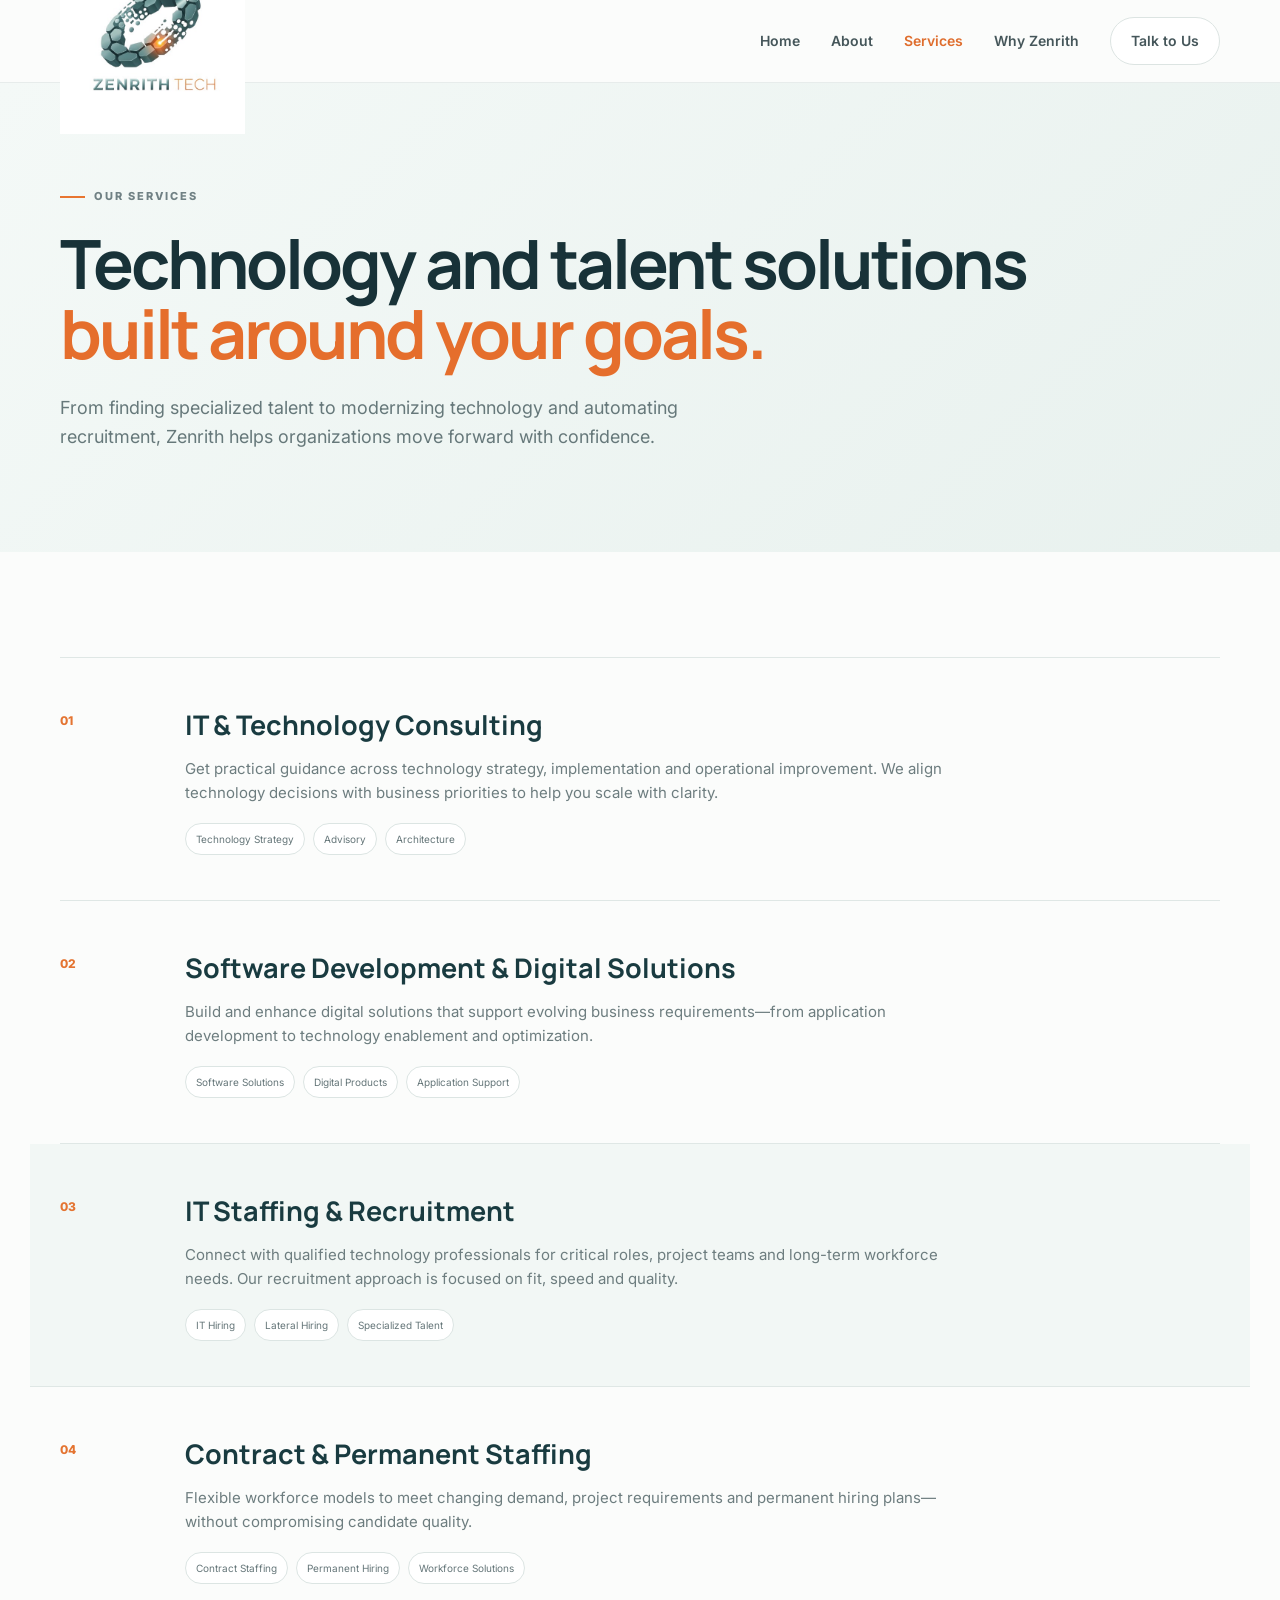
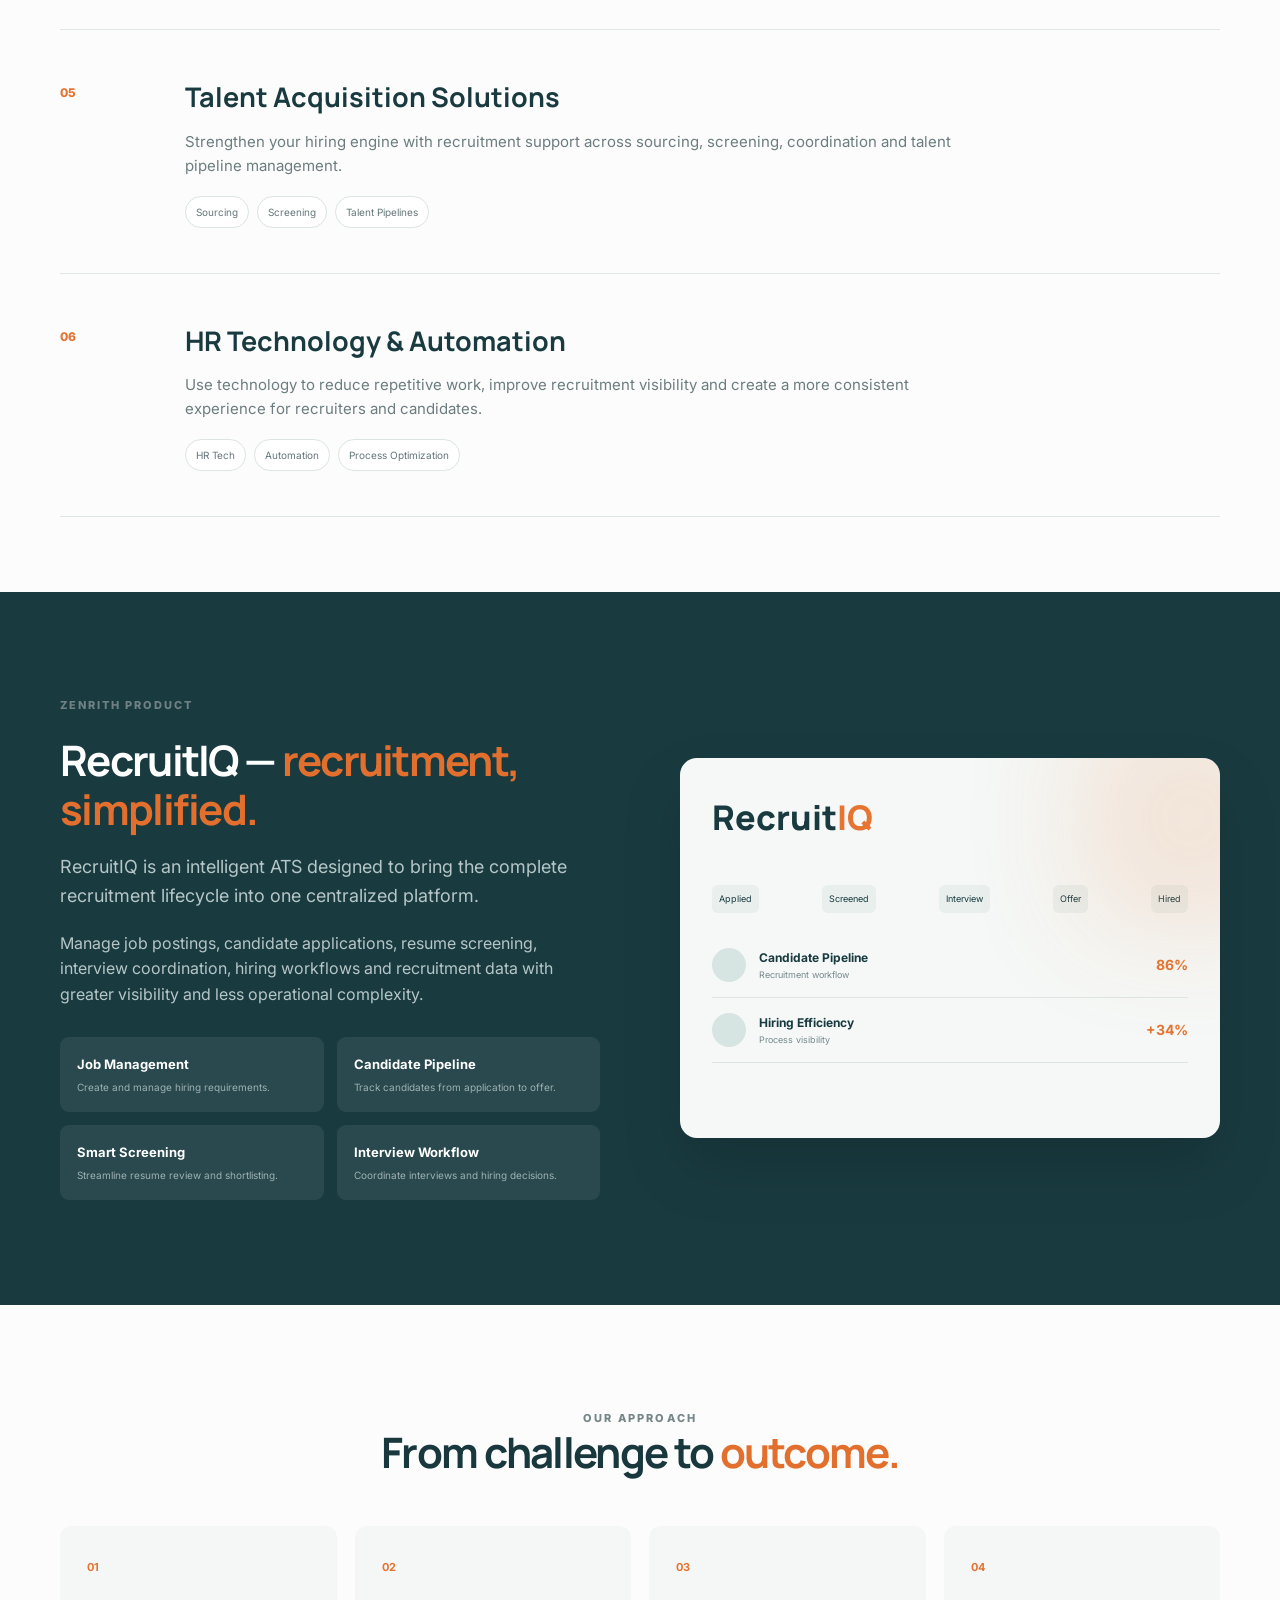
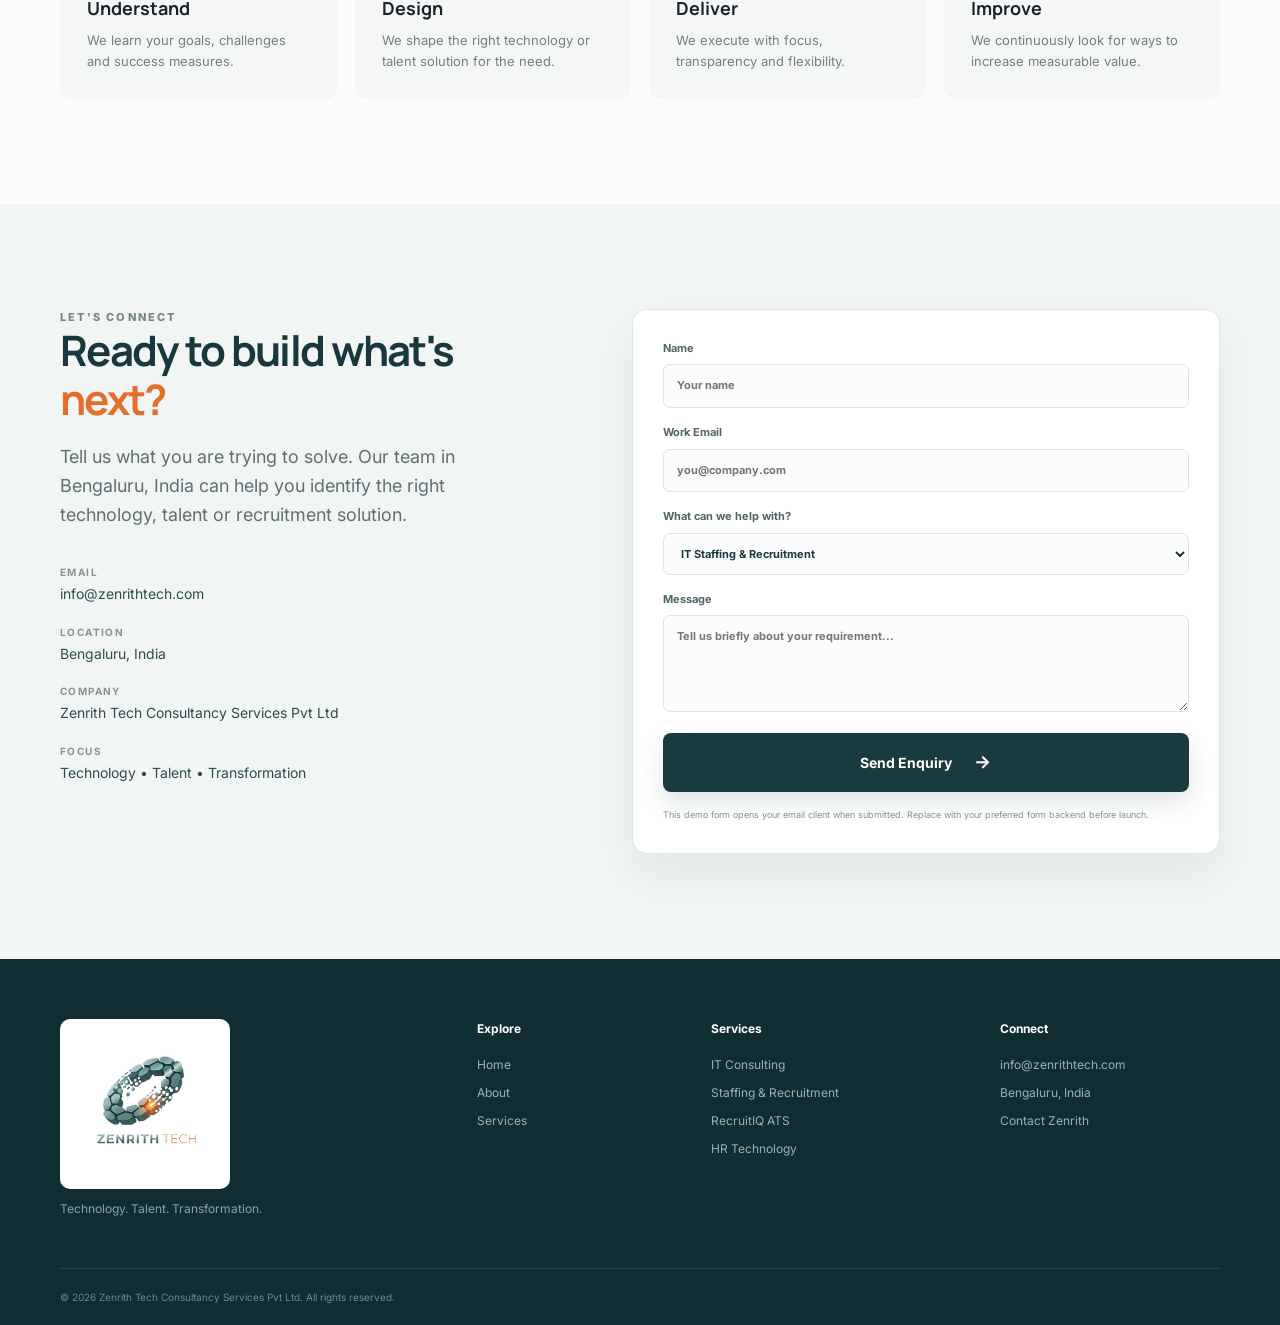
==== commit 41246819: "Fix layout regression from SEO pass: restore hero-art, nav-wrap, footer wrappers, head close; drop s" ====
--- a/services.html
+++ b/services.html
@@ -81,8 +81,10 @@
     ]
   }
   </script>
+  </head>
 <body>
 <header class="site-header">
+  <div class="container nav-wrap">
     <a class="brand" href="/" aria-label="Zenrith Tech home"><img src="assets/zenrith-logo.png" alt="Zenrith Tech — Technology, Talent, Transformation" width="500" height="500" fetchpriority="high" decoding="async"></a>
     <button class="menu-toggle" aria-label="Open menu">☰</button>
     <nav class="nav">
@@ -174,7 +176,9 @@
 </section>
 </main>
 
-    <div><img src="assets/zenrith-logo.png" alt="Zenrith Tech logo" class="footer-logo" width="500" height="500" loading="lazy" decoding="async"><p>Technology. Talent. Transformation.</p></div>
+<footer class="footer">
+  <div class="container footer-grid">
+    <div><img src="assets/zenrith-logo.png" alt="Zenrith Tech logo" class="footer-logo" loading="lazy" decoding="async"><p>Technology. Talent. Transformation.</p></div>
     <div><h4>Explore</h4><a href="index.html">Home</a><a href="index.html#about">About</a><a href="services.html">Services</a></div>
     <div><h4>Services</h4><span>IT Consulting</span><span>Staffing & Recruitment</span><span>RecruitIQ ATS</span><span>HR Technology</span></div>
     <div><h4>Connect</h4><a href="mailto:info@zenrithtech.com">info@zenrithtech.com</a><span>Bengaluru, India</span><a href="#contact">Contact Zenrith</a></div>
